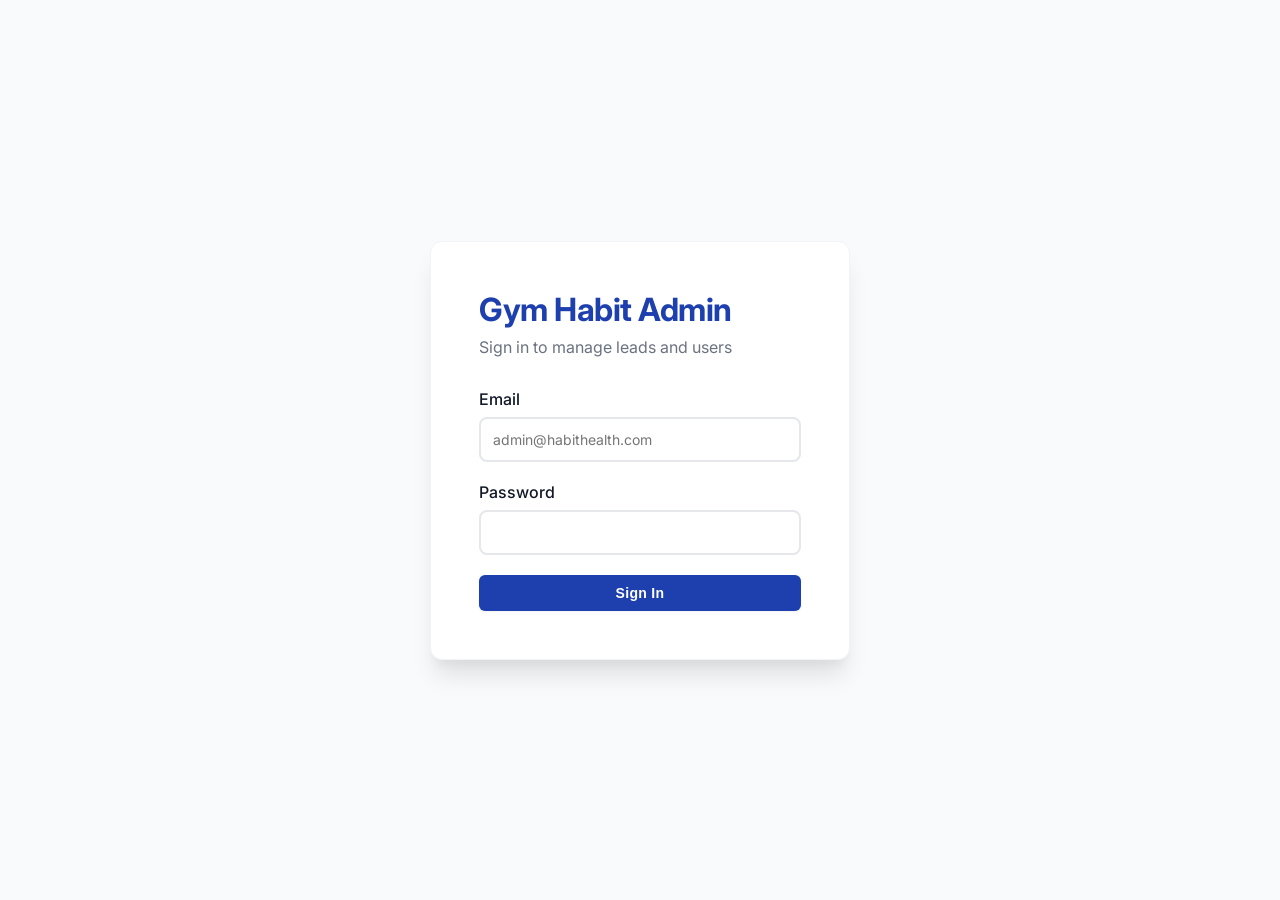
==== frontend/admin.html @ db9b5ef2 "Fix partner update upsert and admin deactivation CRITICAL FIXES: 1. Partner update now uses UPSERT  " ====
<!DOCTYPE html>
<html lang="en">
<head>
    <meta charset="UTF-8">
    <meta name="viewport" content="width=device-width, initial-scale=1.0">
    <title>Admin Panel - Gym Habit</title>
    <link href="https://fonts.googleapis.com/css2?family=Inter:wght@400;500;600;700&display=swap" rel="stylesheet">
    <style>
        * {
            margin: 0;
            padding: 0;
            box-sizing: border-box;
        }

        :root {
            --primary: #1e40af;
            --primary-dark: #1e3a8a;
            --primary-light: #3b82f6;
            --secondary: #f59e0b;
            --success: #059669;
            --danger: #dc2626;
            --warning: #d97706;
            --bg-base: #f9fafb;
            --bg-card: #ffffff;
            --bg-hover: #f3f4f6;
            --text-primary: #111827;
            --text-secondary: #6b7280;
            --text-light: #9ca3af;
            --border: #e5e7eb;
            --border-light: #f3f4f6;
            --shadow-sm: 0 1px 2px 0 rgba(0, 0, 0, 0.05);
            --shadow-md: 0 4px 6px -1px rgba(0, 0, 0, 0.1), 0 2px 4px -1px rgba(0, 0, 0, 0.06);
            --shadow-lg: 0 10px 15px -3px rgba(0, 0, 0, 0.1), 0 4px 6px -2px rgba(0, 0, 0, 0.05);
            --shadow-xl: 0 20px 25px -5px rgba(0, 0, 0, 0.1), 0 10px 10px -5px rgba(0, 0, 0, 0.04);
        }

        body {
            font-family: 'Inter', sans-serif;
            background: var(--bg-base);
            color: var(--text-primary);
        }

        /* Login Screen */
        .login-screen {
            min-height: 100vh;
            display: flex;
            align-items: center;
            justify-content: center;
            padding: 20px;
        }

        .login-card {
            background: var(--bg-card);
            padding: 48px;
            border-radius: 12px;
            box-shadow: var(--shadow-xl);
            max-width: 420px;
            width: 100%;
            border: 1px solid var(--border-light);
        }

        .login-title {
            font-size: 32px;
            font-weight: 700;
            margin-bottom: 8px;
            color: var(--primary);
            letter-spacing: -0.5px;
        }

        .login-subtitle {
            color: var(--text-secondary);
            margin-bottom: 32px;
        }

        /* Dashboard */
        .dashboard {
            display: none;
        }

        .dashboard.active {
            display: block;
        }

        .header {
            background: var(--bg-card);
            padding: 20px 0;
            border-bottom: 1px solid var(--border);
            margin-bottom: 32px;
            box-shadow: var(--shadow-sm);
        }

        .container {
            max-width: 1400px;
            margin: 0 auto;
            padding: 0 20px;
        }

        .header-content {
            display: flex;
            justify-content: space-between;
            align-items: center;
            flex-wrap: wrap;
            gap: 16px;
        }

        .user-info {
            display: flex;
            align-items: center;
            gap: 12px;
        }

        .user-avatar {
            width: 40px;
            height: 40px;
            border-radius: 50%;
            background: var(--primary);
            color: white;
            display: flex;
            align-items: center;
            justify-content: center;
            font-weight: 600;
        }

        /* Stats Grid */
        .stats-grid {
            display: grid;
            grid-template-columns: repeat(auto-fit, minmax(260px, 1fr));
            gap: 24px;
            margin-bottom: 32px;
        }

        .stat-card {
            background: var(--bg-card);
            padding: 28px;
            border-radius: 8px;
            box-shadow: var(--shadow-sm);
            border: 1px solid var(--border-light);
            transition: all 0.2s ease;
        }

        .stat-card:hover {
            box-shadow: var(--shadow-md);
            transform: translateY(-2px);
        }

        .stat-value {
            font-size: 36px;
            font-weight: 700;
            margin-bottom: 8px;
            color: var(--text-primary);
            letter-spacing: -1px;
        }

        .stat-label {
            color: var(--text-secondary);
            font-size: 13px;
            font-weight: 500;
            text-transform: uppercase;
            letter-spacing: 0.5px;
        }

        /* Tabs */
        /* SIDEBAR LAYOUT */
        .dashboard-container {
            display: flex;
            min-height: 100vh;
            background: var(--bg-base);
        }

        .sidebar {
            width: 260px;
            background: linear-gradient(180deg, #1e40af 0%, #1e3a8a 100%);
            color: white;
            position: fixed;
            left: 0;
            top: 0;
            height: 100vh;
            overflow-y: auto;
            box-shadow: 4px 0 12px rgba(0, 0, 0, 0.1);
            z-index: 1000;
        }

        .sidebar-header {
            padding: 24px 20px;
            border-bottom: 1px solid rgba(255, 255, 255, 0.1);
        }

        .sidebar-title {
            font-size: 20px;
            font-weight: 700;
            color: white;
            margin: 0;
            letter-spacing: -0.3px;
        }

        .sidebar-subtitle {
            font-size: 13px;
            color: rgba(255, 255, 255, 0.7);
            margin-top: 4px;
        }

        .sidebar-nav {
            padding: 12px 0;
        }

        .sidebar-item {
            display: flex;
            align-items: center;
            gap: 12px;
            padding: 14px 20px;
            color: rgba(255, 255, 255, 0.9);
            background: transparent;
            border: none;
            width: 100%;
            text-align: left;
            font-size: 15px;
            font-weight: 500;
            cursor: pointer;
            transition: all 0.2s ease;
            border-left: 3px solid transparent;
        }

        .sidebar-item:hover {
            background: rgba(255, 255, 255, 0.1);
            color: white;
        }

        .sidebar-item.active {
            background: rgba(255, 255, 255, 0.15);
            border-left-color: #60a5fa;
            color: white;
            font-weight: 600;
        }

        .sidebar-icon {
            font-size: 20px;
            width: 24px;
            text-align: center;
        }

        .main-content {
            margin-left: 260px;
            flex: 1;
            padding: 0;
            width: calc(100% - 260px);
        }

        /* Hide old tabs styling */
        .tabs {
            display: none;
        }

        .tab {
            padding: 12px 24px;
            background: transparent;
            border: none;
            font-size: 16px;
            font-weight: 600;
            color: var(--text-secondary);
            cursor: pointer;
            border-bottom: 3px solid transparent;
            transition: all 0.2s;
            white-space: nowrap;
        }

        .tab.active {
            color: var(--primary);
            border-bottom-color: var(--primary);
        }

        .tab-content {
            display: none;
        }

        .tab-content.active {
            display: block;
        }

        /* Form Elements */
        .form-group {
            margin-bottom: 20px;
        }

        label {
            display: block;
            margin-bottom: 8px;
            font-weight: 500;
            color: var(--text-primary);
        }

        input, select, textarea {
            width: 100%;
            padding: 12px;
            border: 2px solid var(--border);
            border-radius: 8px;
            font-size: 14px;
            font-family: inherit;
        }

        input:focus, select:focus, textarea:focus {
            outline: none;
            border-color: var(--primary);
        }

        /* Buttons */
        .btn {
            padding: 10px 20px;
            border: none;
            border-radius: 6px;
            font-size: 14px;
            font-weight: 600;
            cursor: pointer;
            transition: all 0.15s ease;
            letter-spacing: 0.3px;
            box-shadow: var(--shadow-sm);
        }

        .btn:hover {
            transform: translateY(-1px);
            box-shadow: var(--shadow-md);
        }

        .btn:active {
            transform: translateY(0);
        }

        .btn-primary {
            background: var(--primary);
            color: white;
        }

        .btn-primary:hover {
            background: var(--primary-dark);
        }

        .btn-secondary {
            background: var(--secondary);
            color: white;
        }

        .btn-success {
            background: var(--success);
            color: white;
        }

        .btn-danger {
            background: var(--danger);
            color: white;
        }

        .btn-sm {
            padding: 6px 12px;
            font-size: 12px;
        }

        /* Table */
        .table-container {
            background: var(--bg-card);
            border-radius: 8px;
            box-shadow: var(--shadow-sm);
            border: 1px solid var(--border-light);
            overflow-x: auto;
        }

        table {
            width: 100%;
            border-collapse: collapse;
        }

        th, td {
            padding: 14px 16px;
            text-align: left;
            border-bottom: 1px solid var(--border-light);
        }

        th {
            background: var(--bg-base);
            font-weight: 600;
            font-size: 13px;
            color: var(--text-secondary);
            text-transform: uppercase;
            letter-spacing: 0.5px;
        }

        td {
            font-size: 14px;
            color: var(--text-primary);
        }

        tr:hover {
            background: var(--bg-hover);
        }

        tbody tr {
            transition: background-color 0.15s ease;
        }

        /* Badges */
        .badge {
            display: inline-flex;
            align-items: center;
            padding: 5px 14px;
            border-radius: 6px;
            font-size: 12px;
            font-weight: 600;
            letter-spacing: 0.3px;
            text-transform: capitalize;
        }

        .badge-new { background: #dbeafe; color: #1e40af; }
        .badge-contacted { background: #fef3c7; color: #92400e; }
        .badge-interested { background: #d1fae5; color: #065f46; }
        .badge-not_interested { background: #fee2e2; color: #991b1b; }
        .badge-closed { background: #e5e7eb; color: #374151; }
        .badge-pending { background: #fef3c7; color: #92400e; }
        .badge-link_shared { background: #dbeafe; color: #1e40af; }
        .badge-paid { background: #d1fae5; color: #065f46; }
        .badge-failed { background: #fee2e2; color: #991b1b; }

        /* Modal */
        .modal {
            display: none;
            position: fixed;
            top: 0;
            left: 0;
            right: 0;
            bottom: 0;
            background: rgba(0, 0, 0, 0.5);
            z-index: 1000;
            overflow-y: auto;
            align-items: center;
            justify-content: center;
            padding: 20px;
        }

        .modal.active {
            display: flex;
        }

        .modal-content {
            background: var(--bg-card);
            border-radius: 12px;
            max-width: 800px;
            width: 100%;
            max-height: 90vh;
            overflow-y: auto;
            box-shadow: var(--shadow-xl);
            border: 1px solid var(--border-light);
        }

        .modal-header {
            padding: 24px 28px;
            border-bottom: 1px solid var(--border);
            display: flex;
            justify-content: space-between;
            align-items: center;
            background: var(--bg-base);
        }

        .modal-header h2 {
            font-size: 20px;
            font-weight: 700;
            color: var(--text-primary);
            letter-spacing: -0.3px;
        }

        .modal-body {
            padding: 24px;
        }

        .modal-footer {
            padding: 24px;
            border-top: 2px solid var(--border);
            display: flex;
            justify-content: flex-end;
            gap: 12px;
        }

        .close-btn {
            background: none;
            border: none;
            font-size: 24px;
            cursor: pointer;
            color: var(--text-secondary);
        }

        /* Filters */
        .filters {
            background: var(--bg-card);
            padding: 20px;
            border-radius: 12px;
            margin-bottom: 20px;
            display: grid;
            grid-template-columns: repeat(auto-fit, minmax(200px, 1fr));
            gap: 16px;
        }

        /* Loading */
        .loading {
            text-align: center;
            padding: 40px;
            color: var(--text-secondary);
        }

        /* Audit Trail */
        .audit-item {
            background: var(--bg-base);
            padding: 16px;
            border-radius: 8px;
            margin-bottom: 12px;
            border-left: 4px solid var(--primary);
        }

        .audit-item.status_change {
            border-left-color: var(--primary);
        }

        .audit-item.payment_update {
            border-left-color: var(--success);
        }

        .audit-item.plan_change {
            border-left-color: var(--secondary);
        }

        .audit-item.comment_added {
            border-left-color: var(--warning);
        }

        .audit-header {
            display: flex;
            justify-content: space-between;
            align-items: center;
            margin-bottom: 8px;
        }

        .audit-action {
            font-weight: 600;
            color: var(--text-primary);
            text-transform: capitalize;
        }

        .audit-timestamp {
            font-size: 12px;
            color: var(--text-secondary);
        }

        .audit-user {
            font-size: 13px;
            color: var(--primary);
            margin-bottom: 4px;
        }

        .audit-details {
            font-size: 14px;
            color: var(--text-secondary);
            line-height: 1.5;
        }

        .audit-change {
            background: white;
            padding: 8px 12px;
            border-radius: 4px;
            margin-top: 8px;
            font-family: 'Courier New', monospace;
            font-size: 13px;
        }

        .audit-change .old-value {
            color: var(--danger);
            text-decoration: line-through;
        }

        .audit-change .new-value {
            color: var(--success);
            font-weight: 600;
        }

        /* Toast */
        .toast {
            position: fixed;
            bottom: 20px;
            right: 20px;
            background: var(--bg-card);
            padding: 16px 24px;
            border-radius: 8px;
            box-shadow: 0 4px 12px rgba(0, 0, 0, 0.15);
            display: none;
            z-index: 2000;
        }

        .toast.active {
            display: block;
            animation: slideIn 0.3s;
        }

        @keyframes slideIn {
            from { transform: translateX(400px); }
            to { transform: translateX(0); }
        }

        .toast.success { border-left: 4px solid var(--success); }
        .toast.error { border-left: 4px solid var(--danger); }

        /* Action Buttons */
        .actions {
            display: flex;
            gap: 8px;
            flex-wrap: wrap;
        }

        .info-grid {
            display: grid;
            grid-template-columns: repeat(auto-fit, minmax(250px, 1fr));
            gap: 16px;
            margin-bottom: 24px;
        }

        .info-item {
            padding: 16px;
            background: var(--bg-base);
            border-radius: 8px;
        }

        .info-label {
            font-size: 12px;
            color: var(--text-secondary);
            margin-bottom: 4px;
        }

        .info-value {
            font-size: 16px;
            font-weight: 600;
        }

        .section-title {
            font-size: 18px;
            font-weight: 600;
            margin-bottom: 16px;
            padding-bottom: 8px;
            border-bottom: 2px solid var(--border);
        }

        .comment-item {
            padding: 12px;
            background: var(--bg-base);
            border-radius: 8px;
            margin-bottom: 12px;
        }

        .comment-meta {
            font-size: 12px;
            color: var(--text-secondary);
            margin-bottom: 4px;
        }

        .audit-item {
            padding: 12px;
            border-left: 3px solid var(--primary);
            background: var(--bg-base);
            margin-bottom: 8px;
            border-radius: 4px;
        }

        .audit-meta {
            font-size: 12px;
            color: var(--text-secondary);
        }

        .pagination {
            display: flex;
            justify-content: center;
            gap: 8px;
            margin-top: 20px;
        }

        .page-btn {
            padding: 8px 12px;
            border: 1px solid var(--border);
            background: var(--bg-card);
            border-radius: 4px;
            cursor: pointer;
        }

        .page-btn.active {
            background: var(--primary);
            color: white;
            border-color: var(--primary);
        }
    </style>
</head>
<body>

<!-- Login Screen -->
<div id="loginScreen" class="login-screen">
    <div class="login-card">
        <h1 class="login-title">Gym Habit Admin</h1>
        <p class="login-subtitle">Sign in to manage leads and users</p>
        <form id="loginForm">
            <div class="form-group">
                <label>Email</label>
                <input type="email" id="loginEmail" required placeholder="admin@habithealth.com">
            </div>
            <div class="form-group">
                <label>Password</label>
                <input type="password" id="loginPassword" required>
            </div>
            <button type="submit" class="btn btn-primary" style="width: 100%;">Sign In</button>
        </form>
    </div>
</div>

<!-- Dashboard -->
<div id="dashboardScreen" class="dashboard">
    <!-- Sidebar Navigation -->
    <div class="sidebar">
        <div class="sidebar-header">
            <h2 class="sidebar-title">Gym Habit</h2>
            <div class="sidebar-subtitle">Admin Panel</div>
        </div>
        <nav class="sidebar-nav">
            <button class="sidebar-item active" onclick="switchTab('leads')">
                <span class="sidebar-icon">📝</span>
                <span>Leads</span>
            </button>
            <button class="sidebar-item" onclick="switchTab('gyms')">
                <span class="sidebar-icon">🏢</span>
                <span>Gyms</span>
            </button>
            <button class="sidebar-item" onclick="switchTab('partners')">
                <span class="sidebar-icon">🔗</span>
                <span>Partners</span>
            </button>
            <button class="sidebar-item" id="sidebarUsersTab" style="display: none;" onclick="switchTab('users')">
                <span class="sidebar-icon">👤</span>
                <span>Users</span>
            </button>
        </nav>
        <div style="position: absolute; bottom: 0; width: 100%; border-top: 1px solid rgba(255, 255, 255, 0.1);">
            <div style="padding: 16px 20px;">
                <div style="font-size: 12px; color: rgba(255, 255, 255, 0.7); margin-bottom: 8px;" id="sidebarUserName">Admin</div>
                <div style="font-size: 11px; color: rgba(255, 255, 255, 0.5); margin-bottom: 12px;" id="sidebarUserRole">admin</div>
                <button class="btn btn-sm" onclick="logout()" style="background: rgba(255, 255, 255, 0.1); color: white; width: 100%; border: 1px solid rgba(255, 255, 255, 0.2);">
                    <span style="margin-right: 8px;">🚪</span> Logout
                </button>
            </div>
        </div>
    </div>

    <!-- Main Content Area -->
    <div class="main-content">
        <!-- Header -->
        <div class="header">
            <div class="container header-content">
                <div>
                    <h1 style="font-size: 24px; font-weight: 700; color: var(--primary);">Dashboard</h1>
                </div>
                <div class="user-info" style="display: none;">
                    <div class="user-avatar" id="userAvatar">A</div>
                    <div>
                        <div style="font-weight: 600; font-size: 14px;" id="userName">Admin</div>
                        <div style="font-size: 12px; color: var(--text-secondary);" id="userRole">admin</div>
                    </div>
                    <button class="btn btn-sm btn-danger" onclick="logout()">Logout</button>
                </div>
            </div>
        </div>

        <div class="container">
        <!-- Stats -->
        <div class="stats-grid">
            <div class="stat-card">
                <div class="stat-value" id="statTotalLeads">0</div>
                <div class="stat-label">Total Leads</div>
            </div>
            <div class="stat-card">
                <div class="stat-value" id="statNewLeads">0</div>
                <div class="stat-label">New Leads</div>
            </div>
            <div class="stat-card">
                <div class="stat-value" id="statPaidLeads">0</div>
                <div class="stat-label">Paid</div>
            </div>
            <div class="stat-card">
                <div class="stat-value" id="statTotalGyms">0</div>
                <div class="stat-label">Total Gyms</div>
            </div>
        </div>

        <!-- Tabs -->
        <div class="tabs">
            <button class="tab active" onclick="switchTab('leads')">Leads</button>
            <button class="tab" onclick="switchTab('gyms')">Gyms</button>
            <button class="tab" onclick="switchTab('partners')">Partners</button>
            <button class="tab" onclick="switchTab('users')" id="usersTab" style="display: none;">Users</button>
        </div>

        <!-- Tab: Leads -->
        <div id="tabLeads" class="tab-content active">
            <!-- Filters -->
            <div class="filters">
                <div>
                    <label>Status</label>
                    <select id="filterStatus" onchange="loadLeads()">
                        <option value="">All</option>
                        <option value="new">New</option>
                        <option value="contacted">Contacted</option>
                        <option value="interested">Interested</option>
                        <option value="not_interested">Not Interested</option>
                        <option value="closed">Closed</option>
                    </select>
                </div>
                <div>
                    <label>Payment Status</label>
                    <select id="filterPayment" onchange="loadLeads()">
                        <option value="">All</option>
                        <option value="pending">Pending</option>
                        <option value="link_shared">Link Shared</option>
                        <option value="paid">Paid</option>
                        <option value="failed">Failed</option>
                    </select>
                </div>
                <div>
                    <label>City</label>
                    <input type="text" id="filterCity" placeholder="e.g., Mumbai" onchange="loadLeads()">
                </div>
                <div style="display: flex; align-items: flex-end;">
                    <button class="btn btn-success" onclick="exportCSV()">📊 Export CSV</button>
                </div>
            </div>

            <!-- Table -->
            <div class="table-container">
                <table>
                    <thead>
                        <tr>
                            <th>Lead ID</th>
                            <th>Name</th>
                            <th>Phone</th>
                            <th>Gym</th>
                            <th>Plan</th>
                            <th>Status</th>
                            <th>Payment</th>
                            <th>Assigned To</th>
                            <th>Created</th>
                            <th>Actions</th>
                        </tr>
                    </thead>
                    <tbody id="leadsTable">
                        <tr><td colspan="9" class="loading">Loading...</td></tr>
                    </tbody>
                </table>
            </div>

            <!-- Pagination -->
            <div class="pagination" id="pagination"></div>
        </div>

        <!-- Tab: Users -->
        <!-- Tab: Gyms -->
        <div id="tabGyms" class="tab-content">
            <div style="margin-bottom: 20px; display: flex; gap: 12px; flex-wrap: wrap;">
                <button class="btn btn-primary" id="addGymBtn" onclick="showAddGymModal()">➕ Add Gym</button>
                <button class="btn btn-secondary" id="uploadGymsBtn" onclick="showUploadGymsModal()">📁 Upload CSV</button>
            </div>

            <div class="table-container">
                <table>
                    <thead>
                        <tr>
                            <th>Gym Name</th>
                            <th>Partner</th>
                            <th>City</th>
                            <th>Address</th>
                            <th>Amenities</th>
                            <th>Actions</th>
                        </tr>
                    </thead>
                    <tbody id="gymsTable">
                        <tr><td colspan="6" class="loading">Loading...</td></tr>
                    </tbody>
                </table>
            </div>
        </div>

        <!-- Tab: Partners -->
        <div id="tabPartners" class="tab-content">
            <div style="margin-bottom: 20px;">
                <button class="btn btn-primary" id="addPartnerBtn" onclick="showAddPartnerModal()">➕ Add Partner</button>
            </div>

            <div class="table-container">
                <table>
                    <thead>
                        <tr>
                            <th>Partner Name</th>
                            <th>Total Gyms</th>
                            <th>Cities</th>
                            <th>Actions</th>
                        </tr>
                    </thead>
                    <tbody id="partnersTable">
                        <tr><td colspan="4" class="loading">Loading...</td></tr>
                    </tbody>
                </table>
            </div>
        </div>

        <!-- Tab: Users -->
        <div id="tabUsers" class="tab-content">
            <div style="margin-bottom: 20px;">
                <button class="btn btn-primary" onclick="showCreateUserModal()">➕ Create User</button>
            </div>

            <div class="table-container">
                <table>
                    <thead>
                        <tr>
                            <th>Name</th>
                            <th>Email</th>
                            <th>Role</th>
                            <th>Status</th>
                            <th>Last Login</th>
                            <th>Actions</th>
                        </tr>
                    </thead>
                    <tbody id="usersTable">
                        <tr><td colspan="6" class="loading">Loading...</td></tr>
                    </tbody>
                </table>
            </div>
        </div>
        </div><!-- Close container -->
    </div><!-- Close main-content -->
</div><!-- Close dashboard -->

<!-- Lead Detail Modal -->
<div id="leadModal" class="modal">
    <div class="modal-content">
        <div class="modal-header">
            <h2 id="leadModalTitle">Lead Details</h2>
            <button class="close-btn" onclick="closeLeadModal()">&times;</button>
        </div>
        <div class="modal-body" id="leadModalBody">
            Loading...
        </div>
    </div>
</div>

<!-- Add Gym Modal -->
<div id="addGymModal" class="modal">
    <div class="modal-content">
        <div class="modal-header">
            <h2>Add New Gym</h2>
            <button class="close-btn" onclick="closeAddGymModal()">&times;</button>
        </div>
        <div class="modal-body">
            <form id="addGymForm">
                <div class="form-group">
                    <label>Gym Name *</label>
                    <input type="text" id="gymName" required>
                </div>
                <div class="form-group">
                    <label>Partner *</label>
                    <select id="gymPartner" required>
                        <option value="">Select partner...</option>
                    </select>
                </div>
                <div class="form-group">
                    <label>Address *</label>
                    <textarea id="gymAddress" rows="2" required></textarea>
                </div>
                <div class="form-group">
                    <label>City *</label>
                    <input type="text" id="gymCity" required>
                </div>
                <div class="form-group">
                    <label>State *</label>
                    <input type="text" id="gymState" required>
                </div>
                <div class="form-group">
                    <label>PIN Code *</label>
                    <input type="text" id="gymPincode" pattern="[0-9]{6}" maxlength="6" required>
                </div>
                <div class="form-group">
                    <label>Latitude *</label>
                    <input type="number" id="gymLatitude" step="any" required placeholder="e.g., 19.0760">
                </div>
                <div class="form-group">
                    <label>Longitude *</label>
                    <input type="number" id="gymLongitude" step="any" required placeholder="e.g., 72.8777">
                </div>
                <div class="form-group">
                    <label>Amenities (comma-separated)</label>
                    <input type="text" id="gymAmenities" placeholder="Cardio, Weights, Yoga, Swimming">
                </div>
                <div class="form-group">
                    <label>Gym Icon (Optional)</label>
                    <div style="display: flex; gap: 12px; align-items: start;">
                        <div style="flex: 1;">
                            <input type="text" id="gymIconEmoji" placeholder="Enter emoji (e.g., 🏋️, 💪, 🏃)" maxlength="2" style="font-size: 18px;">
                            <small style="display: block; margin-top: 4px; color: var(--text-secondary);">Enter an emoji</small>
                        </div>
                        <div style="flex: 1;">
                            <input type="file" id="gymIconFile" accept="image/*" style="font-size: 13px;">
                            <small style="display: block; margin-top: 4px; color: var(--text-secondary);">Or upload an image</small>
                        </div>
                    </div>
                    <div id="gymIconPreview" style="margin-top: 12px; display: none;">
                        <strong style="font-size: 13px; color: var(--text-secondary);">Preview:</strong>
                        <div id="gymIconPreviewContent" style="margin-top: 8px; padding: 12px; background: var(--bg-base); border-radius: 6px; display: inline-block;"></div>
                    </div>
                </div>
            </form>
        </div>
        <div class="modal-footer">
            <button class="btn" onclick="closeAddGymModal()">Cancel</button>
            <button class="btn btn-primary" onclick="submitAddGym()">Add Gym</button>
        </div>
    </div>
</div>

<!-- Upload Gyms CSV Modal -->
<div id="uploadGymsModal" class="modal">
    <div class="modal-content">
        <div class="modal-header">
            <h2>Upload Gyms from CSV</h2>
            <button class="close-btn" onclick="closeUploadGymsModal()">&times;</button>
        </div>
        <div class="modal-body">
            <div style="margin-bottom: 20px; padding: 16px; background: var(--bg-base); border-radius: 6px;">
                <h4 style="margin-bottom: 8px;">CSV Format Requirements:</h4>
                <p style="font-size: 13px; color: var(--text-secondary); margin-bottom: 12px;">
                    Your CSV file should have the following columns:
                </p>
                <code style="display: block; background: white; padding: 12px; border-radius: 4px; font-size: 12px; overflow-x: auto;">
                    gym_name,partner_name,address,city,state,pincode,latitude,longitude,amenities
                </code>
                <p style="font-size: 12px; color: var(--text-secondary); margin-top: 8px;">
                    Amenities should be pipe-separated (e.g., "Cardio|Weights|Yoga")
                </p>
            </div>
            <div class="form-group">
                <label>Select CSV File *</label>
                <input type="file" id="gymsCSVFile" accept=".csv" style="padding: 10px;">
            </div>
            <div id="uploadProgress" style="display: none; margin-top: 16px;">
                <div style="font-size: 14px; margin-bottom: 8px; color: var(--text-secondary);">Uploading...</div>
                <div style="background: var(--bg-base); height: 8px; border-radius: 4px; overflow: hidden;">
                    <div id="uploadProgressBar" style="background: var(--primary); height: 100%; width: 0%; transition: width 0.3s;"></div>
                </div>
            </div>
        </div>
        <div class="modal-footer">
            <button class="btn" onclick="closeUploadGymsModal()">Cancel</button>
            <button class="btn btn-primary" onclick="submitUploadGyms()">Upload</button>
        </div>
    </div>
</div>

<!-- Add Partner Modal -->
<div id="addPartnerModal" class="modal">
    <div class="modal-content">
        <div class="modal-header">
            <h2>Add New Partner</h2>
            <button class="close-btn" onclick="closeAddPartnerModal()">&times;</button>
        </div>
        <div class="modal-body">
            <form id="addPartnerForm">
                <div class="form-group">
                    <label>Partner Name *</label>
                    <input type="text" id="partnerName" required placeholder="e.g., Gold's Gym">
                </div>
                <div class="form-group">
                    <label>Description</label>
                    <textarea id="partnerDescription" rows="3" placeholder="Brief description about the partner"></textarea>
                </div>
                <div class="form-group">
                    <label>Partner Icon (Optional)</label>
                    <div style="display: flex; gap: 12px; align-items: start;">
                        <div style="flex: 1;">
                            <input type="text" id="partnerIconEmoji" placeholder="Enter emoji (e.g., 🤝, 🏢, 💼)" maxlength="2" style="font-size: 18px;">
                            <small style="display: block; margin-top: 4px; color: var(--text-secondary);">Enter an emoji</small>
                        </div>
                        <div style="flex: 1;">
                            <input type="file" id="partnerIconFile" accept="image/*" style="font-size: 13px;">
                            <small style="display: block; margin-top: 4px; color: var(--text-secondary);">Or upload an image</small>
                        </div>
                    </div>
                    <div id="partnerIconPreview" style="margin-top: 12px; display: none;">
                        <strong style="font-size: 13px; color: var(--text-secondary);">Preview:</strong>
                        <div id="partnerIconPreviewContent" style="margin-top: 8px; padding: 12px; background: var(--bg-base); border-radius: 6px; display: inline-block;"></div>
                    </div>
                </div>
            </form>
        </div>
        <div class="modal-footer">
            <button class="btn" onclick="closeAddPartnerModal()">Cancel</button>
            <button class="btn btn-primary" onclick="submitAddPartner()">Add Partner</button>
        </div>
    </div>
</div>


<!-- Edit Gym Modal -->
<div id="editGymModal" class="modal">
    <div class="modal-content">
        <div class="modal-header">
            <h2>Edit Gym</h2>
            <button class="close-btn" onclick="closeEditGymModal()">&times;</button>
        </div>
        <div class="modal-body">
            <form id="editGymForm">
                <input type="hidden" id="editGymId">
                <div class="form-group">
                    <label>Gym Name *</label>
                    <input type="text" id="editGymName" required>
                </div>
                <div class="form-group">
                    <label>Partner *</label>
                    <select id="editGymPartner" required>
                        <option value="">Select partner...</option>
                    </select>
                </div>
                <div class="form-group">
                    <label>Address *</label>
                    <textarea id="editGymAddress" rows="2" required></textarea>
                </div>
                <div class="form-group">
                    <label>City *</label>
                    <input type="text" id="editGymCity" required>
                </div>
                <div class="form-group">
                    <label>State *</label>
                    <input type="text" id="editGymState" required>
                </div>
                <div class="form-group">
                    <label>PIN Code *</label>
                    <input type="text" id="editGymPincode" pattern="[0-9]{6}" maxlength="6" required>
                </div>
                <div class="form-group">
                    <label>Latitude *</label>
                    <input type="number" id="editGymLatitude" step="any" required placeholder="e.g., 19.0760">
                </div>
                <div class="form-group">
                    <label>Longitude *</label>
                    <input type="number" id="editGymLongitude" step="any" required placeholder="e.g., 72.8777">
                </div>
                <div class="form-group">
                    <label>Amenities (comma-separated)</label>
                    <input type="text" id="editGymAmenities" placeholder="Cardio, Weights, Yoga, Swimming">
                </div>
                <div class="form-group">
                    <label>Gym Icon (Optional)</label>
                    <div style="display: flex; gap: 12px; align-items: start;">
                        <div style="flex: 1;">
                            <input type="text" id="editGymIconEmoji" placeholder="Enter emoji (e.g., 🏋️, 💪, 🏃)" maxlength="2" style="font-size: 18px;">
                            <small style="display: block; margin-top: 4px; color: var(--text-secondary);">Enter an emoji</small>
                        </div>
                        <div style="flex: 1;">
                            <input type="file" id="editGymIconFile" accept="image/*" style="font-size: 13px;">
                            <small style="display: block; margin-top: 4px; color: var(--text-secondary);">Or upload an image</small>
                        </div>
                    </div>
                    <div id="editGymIconPreview" style="margin-top: 12px; display: none;">
                        <strong style="font-size: 13px; color: var(--text-secondary);">Preview:</strong>
                        <div id="editGymIconPreviewContent" style="margin-top: 8px; padding: 12px; background: var(--bg-base); border-radius: 6px; display: inline-block;"></div>
                    </div>
                </div>
            </form>
        </div>
        <div class="modal-footer">
            <button class="btn" onclick="closeEditGymModal()">Cancel</button>
            <button class="btn btn-primary" onclick="submitEditGym()">Update Gym</button>
        </div>
    </div>
</div>

<!-- Edit Partner Modal -->
<div id="editPartnerModal" class="modal">
    <div class="modal-content">
        <div class="modal-header">
            <h2>Edit Partner</h2>
            <button class="close-btn" onclick="closeEditPartnerModal()">&times;</button>
        </div>
        <div class="modal-body">
            <form id="editPartnerForm">
                <input type="hidden" id="editPartnerOldName">
                <div class="form-group">
                    <label>Partner Name *</label>
                    <input type="text" id="editPartnerName" required placeholder="e.g., Gold's Gym">
                </div>
                <div class="form-group">
                    <label>Description</label>
                    <textarea id="editPartnerDescription" rows="3" placeholder="Brief description about the partner"></textarea>
                </div>
                <div class="form-group">
                    <label>Partner Icon (Optional)</label>
                    <div style="display: flex; gap: 12px; align-items: start;">
                        <div style="flex: 1;">
                            <input type="text" id="editPartnerIconEmoji" placeholder="Enter emoji (e.g., 🤝, 🏢, 💼)" maxlength="2" style="font-size: 18px;">
                            <small style="display: block; margin-top: 4px; color: var(--text-secondary);">Enter an emoji</small>
                        </div>
                        <div style="flex: 1;">
                            <input type="file" id="editPartnerIconFile" accept="image/*" style="font-size: 13px;">
                            <small style="display: block; margin-top: 4px; color: var(--text-secondary);">Or upload an image</small>
                        </div>
                    </div>
                    <div id="editPartnerIconPreview" style="margin-top: 12px; display: none;">
                        <strong style="font-size: 13px; color: var(--text-secondary);">Preview:</strong>
                        <div id="editPartnerIconPreviewContent" style="margin-top: 8px; padding: 12px; background: var(--bg-base); border-radius: 6px; display: inline-block;"></div>
                    </div>
                </div>
            </form>
        </div>
        <div class="modal-footer">
            <button class="btn" onclick="closeEditPartnerModal()">Cancel</button>
            <button class="btn btn-primary" onclick="submitEditPartner()">Update Partner</button>
        </div>
    </div>
</div>

<!-- Create User Modal -->
<div id="createUserModal" class="modal">
    <div class="modal-content">
        <div class="modal-header">
            <h2>Create New User</h2>
            <button class="close-btn" onclick="closeCreateUserModal()">&times;</button>
        </div>
        <div class="modal-body">
            <form id="createUserForm">
                <div class="form-group">
                    <label>Name *</label>
                    <input type="text" name="name" required>
                </div>
                <div class="form-group">
                    <label>Email *</label>
                    <input type="email" name="email" required>
                </div>
                <div class="form-group">
                    <label>Password * (min 8 characters)</label>
                    <input type="password" name="password" required minlength="8">
                </div>
                <div class="form-group">
                    <label>Role *</label>
                    <select name="role" required>
                        <option value="viewer">Viewer (Read-only)</option>
                        <option value="facilitator">Facilitator (Manage leads)</option>
                        <option value="admin">Admin (Full access)</option>
                    </select>
                </div>
            </form>
        </div>
        <div class="modal-footer">
            <button class="btn" onclick="closeCreateUserModal()">Cancel</button>
            <button class="btn btn-primary" onclick="createUser()">Create User</button>
        </div>
    </div>
</div>

<!-- Update Status Modal -->
<div id="updateStatusModal" class="modal">
    <div class="modal-content">
        <div class="modal-header">
            <h2>Update Lead Status</h2>
            <button class="close-btn" onclick="closeUpdateStatusModal()">&times;</button>
        </div>
        <div class="modal-body">
            <form id="updateStatusForm">
                <div class="form-group">
                    <label>New Status *</label>
                    <select id="newStatus" required>
                        <option value="">Select status...</option>
                        <option value="new">New</option>
                        <option value="contacted">Contacted</option>
                        <option value="interested">Interested</option>
                        <option value="not_interested">Not Interested</option>
                        <option value="closed">Closed</option>
                    </select>
                </div>
                <div class="form-group">
                    <label>Reason (optional)</label>
                    <textarea id="statusReason" rows="3" placeholder="Why is the status being changed?"></textarea>
                </div>
            </form>
        </div>
        <div class="modal-footer">
            <button class="btn" onclick="closeUpdateStatusModal()">Cancel</button>
            <button class="btn btn-primary" onclick="submitStatusUpdate()">Update Status</button>
        </div>
    </div>
</div>

<!-- Add Comment Modal -->
<div id="addCommentModal" class="modal">
    <div class="modal-content">
        <div class="modal-header">
            <h2>Add Internal Comment</h2>
            <button class="close-btn" onclick="closeAddCommentModal()">&times;</button>
        </div>
        <div class="modal-body">
            <form id="addCommentForm">
                <div class="form-group">
                    <label>Comment *</label>
                    <textarea id="commentText" rows="4" required placeholder="Enter your comment here..."></textarea>
                </div>
            </form>
        </div>
        <div class="modal-footer">
            <button class="btn" onclick="closeAddCommentModal()">Cancel</button>
            <button class="btn btn-primary" onclick="submitComment()">Add Comment</button>
        </div>
    </div>
</div>

<!-- Update Payment Modal -->
<div id="updatePaymentModal" class="modal">
    <div class="modal-content">
        <div class="modal-header">
            <h2>Update Payment Details</h2>
            <button class="close-btn" onclick="closeUpdatePaymentModal()">&times;</button>
        </div>
        <div class="modal-body">
            <form id="updatePaymentForm">
                <div class="form-group">
                    <label>Payment Status *</label>
                    <select id="paymentStatus" required>
                        <option value="">Select status...</option>
                        <option value="pending">Pending</option>
                        <option value="link_shared">Link Shared</option>
                        <option value="paid">Paid</option>
                        <option value="failed">Failed</option>
                    </select>
                </div>
                <div class="form-group">
                    <label>Amount (₹)</label>
                    <input type="number" id="paymentAmount" placeholder="e.g., 14999">
                </div>
                <div class="form-group">
                    <label>Payment Link</label>
                    <input type="url" id="paymentLink" placeholder="https://...">
                </div>
            </form>
        </div>
        <div class="modal-footer">
            <button class="btn" onclick="closeUpdatePaymentModal()">Cancel</button>
            <button class="btn btn-success" onclick="submitPaymentUpdate()">Update Payment</button>
        </div>
    </div>
</div>

<!-- Update Plan Modal -->
<div id="updatePlanModal" class="modal">
    <div class="modal-content">
        <div class="modal-header">
            <h2>Change Membership Plan</h2>
            <button class="close-btn" onclick="closeUpdatePlanModal()">&times;</button>
        </div>
        <div class="modal-body">
            <form id="updatePlanForm">
                <div class="form-group">
                    <label>New Plan *</label>
                    <select id="newPlan" required>
                        <option value="">Select plan...</option>
                        <option value="Basic - 1 Month">Basic - 1 Month</option>
                        <option value="Premium - 6 Months">Premium - 6 Months</option>
                        <option value="Elite - 12 Months">Elite - 12 Months</option>
                        <option value="Ultimate - 24 Months">Ultimate - 24 Months</option>
                    </select>
                </div>
                <div class="form-group">
                    <label>Reason (optional)</label>
                    <textarea id="planReason" rows="3" placeholder="Why is the plan being changed?"></textarea>
                </div>
            </form>
        </div>
        <div class="modal-footer">
            <button class="btn" onclick="closeUpdatePlanModal()">Cancel</button>
            <button class="btn btn-primary" onclick="submitPlanUpdate()">Update Plan</button>
        </div>
    </div>
</div>

<!-- Audit Trail Modal -->
<div id="auditTrailModal" class="modal">
    <div class="modal-content" style="max-width: 900px;">
        <div class="modal-header">
            <h2>Complete Audit Trail</h2>
            <button class="close-btn" onclick="closeAuditTrailModal()">&times;</button>
        </div>
        <div class="modal-body">
            <div id="auditTrailContent" style="max-height: 500px; overflow-y: auto;">
                Loading...
            </div>
        </div>
        <div class="modal-footer">
            <button class="btn btn-primary" onclick="closeAuditTrailModal()">Close</button>
        </div>
    </div>
</div>

<!-- Toast -->
<div id="toast" class="toast"></div>

<script>
    let authToken = localStorage.getItem('authToken');
    let currentUser = null;
    let currentPage = 1;
    let currentLeadId = null;

    // Initialize
    if (authToken) {
        verifyToken();
    } else {
        showLogin();
    }

    // Login
    document.getElementById('loginForm').addEventListener('submit', async (e) => {
        e.preventDefault();
        const email = document.getElementById('loginEmail').value;
        const password = document.getElementById('loginPassword').value;

        try {
            const response = await fetch('/api/auth/login', {
                method: 'POST',
                headers: { 'Content-Type': 'application/json' },
                body: JSON.stringify({ email, password })
            });

            if (!response.ok) throw new Error('Invalid credentials');

            const data = await response.json();
            authToken = data.access_token;
            currentUser = data.user;
            localStorage.setItem('authToken', authToken);

            showDashboard();
            loadStats();
            loadLeads();
        } catch (error) {
            showToast('Login failed: ' + error.message, 'error');
        }
    });

    async function verifyToken() {
        try {
            const response = await fetch('/api/auth/me', {
                headers: { 'Authorization': `Bearer ${authToken}` }
            });

            if (!response.ok) throw new Error('Invalid token');

            currentUser = await response.json();
            showDashboard();
            loadStats();
            loadLeads();
        } catch (error) {
            localStorage.removeItem('authToken');
            showLogin();
        }
    }

    function showLogin() {
        document.getElementById('loginScreen').style.display = 'flex';
        document.getElementById('dashboardScreen').classList.remove('active');
    }

    function showDashboard() {
        document.getElementById('loginScreen').style.display = 'none';
        document.getElementById('dashboardScreen').classList.add('active');

        // Set user info in header
        document.getElementById('userName').textContent = currentUser.name || currentUser.email;
        document.getElementById('userRole').textContent = currentUser.role;
        document.getElementById('userAvatar').textContent = (currentUser.name || currentUser.email)[0].toUpperCase();

        // Set user info in sidebar
        document.getElementById('sidebarUserName').textContent = currentUser.name || currentUser.email;
        document.getElementById('sidebarUserRole').textContent = currentUser.role;

        // Show/hide features based on role
        if (currentUser.role === 'admin') {
            // Admin can see and do everything
            document.getElementById('usersTab').style.display = 'block';
            document.getElementById('sidebarUsersTab').style.display = 'flex';
            // Admin can add gyms and partners
            if (document.getElementById('addGymBtn')) document.getElementById('addGymBtn').style.display = 'inline-block';
            if (document.getElementById('uploadGymsBtn')) document.getElementById('uploadGymsBtn').style.display = 'inline-block';
            if (document.getElementById('addPartnerBtn')) document.getElementById('addPartnerBtn').style.display = 'inline-block';
        } else {
            // Facilitator (support) - hide admin-only features
            document.getElementById('usersTab').style.display = 'none';
            document.getElementById('sidebarUsersTab').style.display = 'none';
            // Hide gym and partner management
            if (document.getElementById('addGymBtn')) document.getElementById('addGymBtn').style.display = 'none';
            if (document.getElementById('uploadGymsBtn')) document.getElementById('uploadGymsBtn').style.display = 'none';
            if (document.getElementById('addPartnerBtn')) document.getElementById('addPartnerBtn').style.display = 'none';
        }
    }

    function logout() {
        localStorage.removeItem('authToken');
        authToken = null;
        currentUser = null;
        showLogin();

        // Call logout API (optional)
        fetch('/api/auth/logout', {
            method: 'POST',
            headers: { 'Authorization': `Bearer ${authToken}` }
        }).catch(() => {});
    }

    // Stats
    async function loadStats() {
        try {
            const response = await fetch('/api/admin/stats', {
                headers: { 'Authorization': `Bearer ${authToken}` }
            });

            const data = await response.json();

            document.getElementById('statTotalLeads').textContent = data.total_leads || 0;
            document.getElementById('statNewLeads').textContent = data.status_breakdown?.new || 0;
            document.getElementById('statPaidLeads').textContent = data.payment_breakdown?.paid || 0;
            document.getElementById('statTotalGyms').textContent = data.total_gyms || 0;
        } catch (error) {
            console.error('Error loading stats:', error);
        }
    }

    // Leads
    async function loadLeads(page = 1) {
        currentPage = page;
        const status = document.getElementById('filterStatus').value;
        const payment = document.getElementById('filterPayment').value;
        const city = document.getElementById('filterCity').value;

        const params = new URLSearchParams({
            page: page,
            per_page: 20
        });

        if (status) params.append('status', status);
        if (payment) params.append('payment_status', payment);
        if (city) params.append('city', city);

        try {
            const response = await fetch(`/api/admin/leads?${params}`, {
                headers: { 'Authorization': `Bearer ${authToken}` }
            });

            const data = await response.json();
            renderLeads(data.leads);
            renderPagination(data.page, data.pages);
        } catch (error) {
            document.getElementById('leadsTable').innerHTML =
                '<tr><td colspan="9" style="text-align: center; color: red;">Error loading leads</td></tr>';
        }
    }

    function renderLeads(leads) {
        const tbody = document.getElementById('leadsTable');

        if (!leads || leads.length === 0) {
            tbody.innerHTML = '<tr><td colspan="10" style="text-align: center;">No leads found</td></tr>';
            return;
        }

        tbody.innerHTML = leads.map(lead => {
            const date = new Date(lead.created_at);
            const formattedDateTime = date.toLocaleDateString() + ' ' + date.toLocaleTimeString([], {hour: '2-digit', minute:'2-digit'});
            const assignedName = lead.assigned_to_name || lead.assigned_to || '';
            const assignedBadge = assignedName ? `<span class="badge badge-paid">${assignedName}</span>` : '<span class="badge badge-pending">Unassigned</span>';
            return `
            <tr>
                <td>${lead.lead_id}</td>
                <td>${lead.full_name}</td>
                <td>${lead.phone}</td>
                <td>${lead.gym_name}</td>
                <td>${lead.preferred_plan}</td>
                <td><span class="badge badge-${lead.status}">${lead.status}</span></td>
                <td><span class="badge badge-${lead.payment.status}">${lead.payment.status}</span></td>
                <td>${assignedBadge}</td>
                <td style="white-space: nowrap;">${formattedDateTime}</td>
                <td><button class="btn btn-sm btn-primary" onclick="viewLead('${lead.lead_id}')">View</button></td>
            </tr>
            `;
        }).join('');
    }

    function renderPagination(current, total) {
        const pagination = document.getElementById('pagination');

        if (total <= 1) {
            pagination.innerHTML = '';
            return;
        }

        let html = '';

        if (current > 1) {
            html += `<button class="page-btn" onclick="loadLeads(${current - 1})">← Prev</button>`;
        }

        for (let i = Math.max(1, current - 2); i <= Math.min(total, current + 2); i++) {
            html += `<button class="page-btn ${i === current ? 'active' : ''}" onclick="loadLeads(${i})">${i}</button>`;
        }

        if (current < total) {
            html += `<button class="page-btn" onclick="loadLeads(${current + 1})">Next →</button>`;
        }

        pagination.innerHTML = html;
    }

    // View Lead
    async function viewLead(leadId) {
        currentLeadId = leadId;
        document.getElementById('leadModal').classList.add('active');
        document.getElementById('leadModalBody').innerHTML = '<div class="loading">Loading...</div>';

        try {
            const response = await fetch(`/api/admin/leads/${leadId}`, {
                headers: { 'Authorization': `Bearer ${authToken}` }
            });

            const lead = await response.json();
            renderLeadDetail(lead);

            // Hide audit trail and change plan for facilitator
            if (currentUser.role === 'facilitator') {
                setTimeout(() => {
                    if (document.getElementById('viewAuditBtn')) {
                        document.getElementById('viewAuditBtn').style.display = 'none';
                    }
                    if (document.getElementById('changePlanBtn')) {
                        document.getElementById('changePlanBtn').style.display = 'none';
                    }
                }, 100);
            }
        } catch (error) {
            document.getElementById('leadModalBody').innerHTML = '<p style="color: red;">Error loading lead details</p>';
        }
    }

    function renderLeadDetail(lead) {
        document.getElementById('leadModalTitle').textContent = `Lead: ${lead.lead_id}`;

        const html = `
            <div class="info-grid">
                <div class="info-item">
                    <div class="info-label">Full Name</div>
                    <div class="info-value">${lead.full_name}</div>
                </div>
                <div class="info-item">
                    <div class="info-label">Email</div>
                    <div class="info-value">${lead.email || 'N/A'}</div>
                </div>
                <div class="info-item">
                    <div class="info-label">Phone</div>
                    <div class="info-value">${lead.phone}</div>
                </div>
                <div class="info-item">
                    <div class="info-label">City</div>
                    <div class="info-value">${lead.user_location?.city || 'N/A'}</div>
                </div>
                <div class="info-item">
                    <div class="info-label">Gym</div>
                    <div class="info-value">${lead.gym_name}</div>
                </div>
                <div class="info-item">
                    <div class="info-label">Partner</div>
                    <div class="info-value">${lead.partner_name}</div>
                </div>
                <div class="info-item">
                    <div class="info-label">Plan</div>
                    <div class="info-value">${lead.preferred_plan}</div>
                </div>
                <div class="info-item">
                    <div class="info-label">Status</div>
                    <div class="info-value"><span class="badge badge-${lead.status}">${lead.status}</span></div>
                </div>
                <div class="info-item">
                    <div class="info-label">Payment Status</div>
                    <div class="info-value"><span class="badge badge-${lead.payment.status}">${lead.payment.status}</span></div>
                </div>
                <div class="info-item">
                    <div class="info-label">Payment Amount</div>
                    <div class="info-value">₹${lead.payment.amount || 'N/A'}</div>
                </div>
            </div>

            <div class="section-title">Actions</div>
            <div class="actions">
                <button class="btn btn-sm btn-primary" onclick="updateStatus()">Update Status</button>
                <button class="btn btn-sm btn-secondary" onclick="addComment()">Add Comment</button>
                <button class="btn btn-sm btn-success" onclick="updatePayment()">Update Payment</button>
                <button class="btn btn-sm" id="changePlanBtn" onclick="updatePlan()">Change Plan</button>
                <button class="btn btn-sm" id="viewAuditBtn" onclick="viewAudit()">View Audit Trail</button>
            </div>

            <div class="section-title" style="margin-top: 24px;">Comments (${lead.comments?.length || 0})</div>
            <div id="commentsSection">
                ${lead.comments?.map(c => `
                    <div class="comment-item">
                        <div class="comment-meta">${c.user} • ${new Date(c.timestamp).toLocaleString()}</div>
                        <div>${c.text}</div>
                    </div>
                `).join('') || '<p style="color: var(--text-secondary);">No comments yet</p>'}
            </div>
        `;

        document.getElementById('leadModalBody').innerHTML = html;
    }

    function closeLeadModal() {
        document.getElementById('leadModal').classList.remove('active');
        currentLeadId = null;
    }

    // Update Status - Open Modal
    function updateStatus() {
        document.getElementById('updateStatusModal').style.display = 'flex';
        document.getElementById('newStatus').value = '';
        document.getElementById('statusReason').value = '';
    }

    function closeUpdateStatusModal() {
        document.getElementById('updateStatusModal').style.display = 'none';
    }

    async function submitStatusUpdate() {
        const status = document.getElementById('newStatus').value;
        const reason = document.getElementById('statusReason').value;

        if (!status) {
            showToast('Please select a status', 'error');
            return;
        }

        const formData = new FormData();
        formData.append('status', status);
        if (reason) formData.append('reason', reason);

        try {
            const response = await fetch(`/api/admin/leads/${currentLeadId}/status`, {
                method: 'PATCH',
                headers: { 'Authorization': `Bearer ${authToken}` },
                body: formData
            });

            if (!response.ok) throw new Error('Failed to update status');

            showToast('Status updated successfully', 'success');
            closeUpdateStatusModal();
            viewLead(currentLeadId);
            loadLeads(currentPage);
        } catch (error) {
            showToast('Error: ' + error.message, 'error');
        }
    }

    // Add Comment - Open Modal
    function addComment() {
        document.getElementById('addCommentModal').style.display = 'flex';
        document.getElementById('commentText').value = '';
    }

    function closeAddCommentModal() {
        document.getElementById('addCommentModal').style.display = 'none';
    }

    async function submitComment() {
        const comment = document.getElementById('commentText').value.trim();

        if (!comment) {
            showToast('Please enter a comment', 'error');
            return;
        }

        const formData = new FormData();
        formData.append('comment', comment);

        try {
            const response = await fetch(`/api/admin/leads/${currentLeadId}/comments`, {
                method: 'POST',
                headers: { 'Authorization': `Bearer ${authToken}` },
                body: formData
            });

            if (!response.ok) throw new Error('Failed to add comment');

            showToast('Comment added successfully', 'success');
            closeAddCommentModal();
            viewLead(currentLeadId);
        } catch (error) {
            showToast('Error: ' + error.message, 'error');
        }
    }

    // Update Payment - Open Modal
    function updatePayment() {
        document.getElementById('updatePaymentModal').style.display = 'flex';
        document.getElementById('paymentStatus').value = '';
        document.getElementById('paymentAmount').value = '';
        document.getElementById('paymentLink').value = '';
    }

    function closeUpdatePaymentModal() {
        document.getElementById('updatePaymentModal').style.display = 'none';
    }

    async function submitPaymentUpdate() {
        const status = document.getElementById('paymentStatus').value;
        const amount = document.getElementById('paymentAmount').value;
        const link = document.getElementById('paymentLink').value;

        if (!status) {
            showToast('Please select a payment status', 'error');
            return;
        }

        const formData = new FormData();
        formData.append('payment_status', status);
        if (amount) formData.append('amount', amount);
        if (link) formData.append('payment_link', link);

        try {
            const response = await fetch(`/api/admin/leads/${currentLeadId}/payment`, {
                method: 'PATCH',
                headers: { 'Authorization': `Bearer ${authToken}` },
                body: formData
            });

            if (!response.ok) throw new Error('Failed to update payment');

            showToast('Payment updated successfully', 'success');
            closeUpdatePaymentModal();
            viewLead(currentLeadId);
            loadLeads(currentPage);
        } catch (error) {
            showToast('Error: ' + error.message, 'error');
        }
    }

    // Update Plan - Open Modal
    function updatePlan() {
        document.getElementById('updatePlanModal').style.display = 'flex';
        document.getElementById('newPlan').value = '';
        document.getElementById('planReason').value = '';
    }

    function closeUpdatePlanModal() {
        document.getElementById('updatePlanModal').style.display = 'none';
    }

    async function submitPlanUpdate() {
        const plan = document.getElementById('newPlan').value;
        const reason = document.getElementById('planReason').value;

        if (!plan) {
            showToast('Please select a plan', 'error');
            return;
        }

        const formData = new FormData();
        formData.append('new_plan', plan);
        if (reason) formData.append('reason', reason);

        try {
            const response = await fetch(`/api/admin/leads/${currentLeadId}/plan`, {
                method: 'PATCH',
                headers: { 'Authorization': `Bearer ${authToken}` },
                body: formData
            });

            if (!response.ok) throw new Error('Failed to update plan');

            showToast('Plan updated successfully', 'success');
            closeUpdatePlanModal();
            viewLead(currentLeadId);
            loadLeads(currentPage);
        } catch (error) {
            showToast('Error: ' + error.message, 'error');
        }
    }

    // View Audit - Open Modal
    async function viewAudit() {
        // Open modal
        document.getElementById('auditTrailModal').style.display = 'flex';
        document.getElementById('auditTrailContent').innerHTML = '<div class="loading">Loading audit trail...</div>';

        try {
            const response = await fetch(`/api/admin/leads/${currentLeadId}/audit`, {
                headers: { 'Authorization': `Bearer ${authToken}` }
            });

            const data = await response.json();
            const audit = data.audit_trail || [];

            if (audit.length === 0) {
                document.getElementById('auditTrailContent').innerHTML = '<div class="empty-state">No audit trail found for this lead.</div>';
                return;
            }

            // Format audit trail with proper UI
            const html = audit.map(entry => {
                const timestamp = new Date(entry.timestamp).toLocaleString('en-IN', {
                    year: 'numeric',
                    month: 'short',
                    day: 'numeric',
                    hour: '2-digit',
                    minute: '2-digit'
                });

                const actionLabel = entry.action.replace(/_/g, ' ');

                let detailsHtml = '';

                // Status change
                if (entry.action === 'status_change') {
                    detailsHtml = `
                        <div class="audit-change">
                            <span class="old-value">${entry.old_value || 'N/A'}</span>
                            →
                            <span class="new-value">${entry.new_value || 'N/A'}</span>
                        </div>
                        ${entry.reason ? `<div class="audit-details"><strong>Reason:</strong> ${entry.reason}</div>` : ''}
                    `;
                }
                // Payment update
                else if (entry.action === 'payment_update') {
                    detailsHtml = `
                        <div class="audit-change">
                            Status: <span class="old-value">${entry.old_status || 'N/A'}</span>
                            →
                            <span class="new-value">${entry.new_status || 'N/A'}</span>
                        </div>
                        ${entry.amount ? `<div class="audit-details"><strong>Amount:</strong> ₹${entry.amount}</div>` : ''}
                        ${entry.payment_link ? `<div class="audit-details"><strong>Link:</strong> <a href="${entry.payment_link}" target="_blank">${entry.payment_link}</a></div>` : ''}
                    `;
                }
                // Plan change
                else if (entry.action === 'plan_change') {
                    detailsHtml = `
                        <div class="audit-change">
                            <span class="old-value">${entry.old_value || 'N/A'}</span>
                            →
                            <span class="new-value">${entry.new_value || 'N/A'}</span>
                        </div>
                        ${entry.reason ? `<div class="audit-details"><strong>Reason:</strong> ${entry.reason}</div>` : ''}
                    `;
                }
                // Comment added
                else if (entry.action === 'comment_added') {
                    detailsHtml = `<div class="audit-details">${entry.comment || ''}</div>`;
                }

                return `
                    <div class="audit-item ${entry.action}">
                        <div class="audit-header">
                            <span class="audit-action">${actionLabel}</span>
                            <span class="audit-timestamp">${timestamp}</span>
                        </div>
                        <div class="audit-user">By: ${entry.user}</div>
                        ${detailsHtml}
                    </div>
                `;
            }).join('');

            document.getElementById('auditTrailContent').innerHTML = html || '<div class="empty-state">No audit data available.</div>';
        } catch (error) {
            document.getElementById('auditTrailContent').innerHTML = '<div class="empty-state">Error loading audit trail. Please try again.</div>';
            showToast('Error loading audit trail', 'error');
        }
    }

    function closeAuditTrailModal() {
        document.getElementById('auditTrailModal').style.display = 'none';
    }

    // Export CSV
    async function exportCSV() {
        const status = document.getElementById('filterStatus').value;
        const payment = document.getElementById('filterPayment').value;
        const city = document.getElementById('filterCity').value;

        const params = new URLSearchParams();
        if (status) params.append('status', status);
        if (payment) params.append('payment_status', payment);
        if (city) params.append('city', city);

        const url = `/api/admin/reports/leads.csv?${params}`;

        try {
            const response = await fetch(url, {
                headers: { 'Authorization': `Bearer ${authToken}` }
            });

            if (!response.ok) throw new Error('Failed to export');

            const blob = await response.blob();
            const downloadUrl = window.URL.createObjectURL(blob);
            const a = document.createElement('a');
            a.href = downloadUrl;
            a.download = `leads_${new Date().toISOString().split('T')[0]}.csv`;
            a.click();

            showToast('CSV exported successfully', 'success');
        } catch (error) {
            showToast('Error exporting CSV', 'error');
        }
    }

    // Users
    async function loadUsers() {
        try {
            const response = await fetch('/api/admin/users', {
                headers: { 'Authorization': `Bearer ${authToken}` }
            });

            const data = await response.json();
            renderUsers(data.users);
        } catch (error) {
            document.getElementById('usersTable').innerHTML =
                '<tr><td colspan="6" style="text-align: center; color: red;">Error loading users</td></tr>';
        }
    }

    function renderUsers(users) {
        const tbody = document.getElementById('usersTable');

        if (!users || users.length === 0) {
            tbody.innerHTML = '<tr><td colspan="6" style="text-align: center;">No users found</td></tr>';
            return;
        }

        tbody.innerHTML = users.map(user => `
            <tr>
                <td>${user.name}</td>
                <td>${user.email}</td>
                <td><span class="badge">${user.role}</span></td>
                <td><span class="badge ${user.is_active ? 'badge-paid' : 'badge-pending'}">${user.is_active ? 'Active' : 'Inactive'}</span></td>
                <td>${user.last_login ? new Date(user.last_login).toLocaleString() : 'Never'}</td>
                <td>
                    ${!user.is_active ? `<button class="btn btn-sm btn-success" onclick="activateUser('${user.user_id}')">Activate</button>` : ''}
                    ${user.is_active ? `<button class="btn btn-sm btn-danger" onclick="deactivateUser('${user.user_id}')">Deactivate</button>` : ''}
            ${!user.is_active ? `<button class="btn btn-sm btn-success" onclick="activateUser('${user.user_id}')">Activate</button>` : ''}
                </td>
            </tr>
        `).join('');
    }

    function showCreateUserModal() {
        document.getElementById('createUserModal').classList.add('active');
    }

    function closeCreateUserModal() {
        document.getElementById('createUserModal').classList.remove('active');
        document.getElementById('createUserForm').reset();
    }

    async function createUser() {
        const form = document.getElementById('createUserForm');
        const formData = new FormData(form);

        try {
            const response = await fetch('/api/admin/users', {
                method: 'POST',
                headers: { 'Authorization': `Bearer ${authToken}` },
                body: formData
            });

            if (!response.ok) throw new Error('Failed to create user');

            showToast('User created successfully', 'success');
            closeCreateUserModal();
            loadUsers();
        } catch (error) {
            showToast('Error: ' + error.message, 'error');
        }
    }


    async function activateUser(userId) {
        if (!confirm('Are you sure you want to activate this user?')) return;

        try {
            const response = await fetch(`/api/admin/users/${userId}/activate`, {
                method: 'POST',
                headers: { 'Authorization': `Bearer ${authToken}` }
            });

            if (!response.ok) throw new Error('Failed to activate user');

            showToast('User activated successfully', 'success');
            loadUsers();
        } catch (error) {
            showToast('Error: ' + error.message, 'error');
        }
    }

    async function deactivateUser(userId) {
        if (!confirm('Are you sure you want to deactivate this user? They will not be able to login.')) return;

        try {
            const response = await fetch(`/api/admin/users/${userId}`, {
                method: 'DELETE',
                headers: { 'Authorization': `Bearer ${authToken}` }
            });

            if (!response.ok) throw new Error('Failed to deactivate user');

            showToast('User deactivated successfully', 'success');
            loadUsers();
        } catch (error) {
            showToast('Error: ' + error.message, 'error');
        }
    }

    // Tab switching
    function switchTab(tab) {
        // Update sidebar navigation
        document.querySelectorAll('.sidebar-item').forEach(item => item.classList.remove('active'));
        document.querySelectorAll('.tab').forEach(t => t.classList.remove('active'));
        document.querySelectorAll('.tab-content').forEach(t => t.classList.remove('active'));

        // Activate clicked sidebar item
        if (event && event.target) {
            event.target.classList.add('active');
            // If clicked on icon or text inside button, activate parent button
            if (event.target.tagName !== 'BUTTON') {
                event.target.closest('button').classList.add('active');
            }
        }

        // Activate tab content
        document.getElementById('tab' + tab.charAt(0).toUpperCase() + tab.slice(1)).classList.add('active');

        // Load data for specific tabs
        if (tab === 'users') {
            loadUsers();
        } else if (tab === 'gyms') {
            loadGyms();
        } else if (tab === 'partners') {
            loadPartners();
        }
    }

    // Close modals on outside click
    window.onclick = function(event) {
        if (event.target.classList.contains('modal')) {
            event.target.style.display = 'none';
        }
    }

    // Toast
    function showToast(message, type = 'success') {
        const toast = document.getElementById('toast');
        toast.textContent = message;
        toast.className = `toast ${type} active`;
        setTimeout(() => toast.classList.remove('active'), 3000);
    }

    // ============================================================================
    // GYM MANAGEMENT
    // ============================================================================

    async function loadGyms() {
        try {
            const response = await fetch('/api/gyms', {
                headers: { 'Authorization': `Bearer ${authToken}` }
            });
            const data = await response.json();
            const gyms = data.gyms || [];  // ← FIX: Extract gyms array from response

            const table = document.getElementById('gymsTable');
            if (!gyms || gyms.length === 0) {
                table.innerHTML = '<tr><td colspan="6" class="empty-state">No gyms found</td></tr>';
                return;
            }

            table.innerHTML = gyms.map(gym => `
                <tr>
                    <td>${gym.gym_name}</td>
                    <td>${gym.partner_name}</td>
                    <td>${gym.city}</td>
                    <td style="max-width: 200px; overflow: hidden; text-overflow: ellipsis; white-space: nowrap;">${gym.address}</td>
                    <td style="max-width: 250px; overflow: hidden; text-overflow: ellipsis; white-space: nowrap;">${gym.amenities || 'N/A'}</td>
                    <td>
                        <button class="btn btn-sm btn-primary" onclick="editGym('${gym.id || gym._id}')">Edit</button>
                        <button class="btn btn-sm btn-danger" onclick="deleteGym('${gym.id || gym._id}')">Delete</button>
                    </td>
                </tr>
            `).join('');
        } catch (error) {
            console.error('Error loading gyms:', error);
            document.getElementById('gymsTable').innerHTML = '<tr><td colspan="6" class="empty-state">Error loading gyms</td></tr>';
        }
    }

    function showAddGymModal() {
        // Load partners for dropdown
        loadPartnersForGymForm();
        document.getElementById('addGymModal').style.display = 'flex';
        document.getElementById('addGymForm').reset();
    }

    function closeAddGymModal() {
        document.getElementById('addGymModal').style.display = 'none';
    }

    async function loadPartnersForGymForm() {
        try {
            const response = await fetch('/api/partners');
            const data = await response.json();
            const select = document.getElementById('gymPartner');
            select.innerHTML = '<option value="">Select partner...</option>' +
                data.partners.map(p => `<option value="${p.name}">${p.name}</option>`).join('');
        } catch (error) {
            console.error('Error loading partners:', error);
        }
    }

    async function submitAddGym() {
        const gymData = {
            gym_name: document.getElementById('gymName').value,
            partner_name: document.getElementById('gymPartner').value,
            address: document.getElementById('gymAddress').value,
            city: document.getElementById('gymCity').value,
            state: document.getElementById('gymState').value,
            pincode: document.getElementById('gymPincode').value,
            latitude: parseFloat(document.getElementById('gymLatitude').value),
            longitude: parseFloat(document.getElementById('gymLongitude').value),
            amenities: document.getElementById('gymAmenities').value.split(',').map(a => a.trim()).filter(a => a)
        };

        // Add icon if provided
        const iconEmoji = document.getElementById('gymIconEmoji').value;
        const iconFile = document.getElementById('gymIconFile').files[0];

        if (iconEmoji) {
            gymData.icon = iconEmoji;
        } else if (iconFile) {
            try {
                const base64 = await new Promise((resolve, reject) => {
                    const reader = new FileReader();
                    reader.onload = (e) => resolve(e.target.result);
                    reader.onerror = (e) => reject(new Error('Failed to read file'));
                    reader.readAsDataURL(iconFile);
                });
                gymData.icon = base64;
            } catch (error) {
                showToast('Error reading image file', 'error');
                return;
            }
        }

        try {
            const response = await fetch('/api/admin/gyms', {
                method: 'POST',
                headers: {
                    'Authorization': `Bearer ${authToken}`,
                    'Content-Type': 'application/json'
                },
                body: JSON.stringify(gymData)
            });

            if (!response.ok) throw new Error('Failed to add gym');

            showToast('Gym added successfully', 'success');
            closeAddGymModal();
            loadGyms();
        } catch (error) {
            showToast('Error: ' + error.message, 'error');
        }
    }

    function showUploadGymsModal() {
        document.getElementById('uploadGymsModal').style.display = 'flex';
        document.getElementById('gymsCSVFile').value = '';
        document.getElementById('uploadProgress').style.display = 'none';
    }

    function closeUploadGymsModal() {
        document.getElementById('uploadGymsModal').style.display = 'none';
    }

    async function submitUploadGyms() {
        const fileInput = document.getElementById('gymsCSVFile');
        if (!fileInput.files || !fileInput.files[0]) {
            showToast('Please select a CSV file', 'error');
            return;
        }

        const formData = new FormData();
        formData.append('file', fileInput.files[0]);

        try {
            document.getElementById('uploadProgress').style.display = 'block';
            document.getElementById('uploadProgressBar').style.width = '50%';

            const response = await fetch('/api/admin/gyms/upload', {
                method: 'POST',
                headers: {
                    'Authorization': `Bearer ${authToken}`
                },
                body: formData
            });

            document.getElementById('uploadProgressBar').style.width = '100%';

            if (!response.ok) throw new Error('Failed to upload CSV');

            const result = await response.json();
            showToast(`Successfully uploaded ${result.count || 0} gyms`, 'success');
            closeUploadGymsModal();
            loadGyms();
        } catch (error) {
            showToast('Error: ' + error.message, 'error');
        } finally {
            document.getElementById('uploadProgress').style.display = 'none';
            document.getElementById('uploadProgressBar').style.width = '0%';
        }
    }

    async function deleteGym(gymId) {
        if (!confirm('Are you sure you want to delete this gym?')) return;

        try {
            const response = await fetch(`/api/admin/gyms/${gymId}`, {
                method: 'DELETE',
                headers: { 'Authorization': `Bearer ${authToken}` }
            });

            if (!response.ok) throw new Error('Failed to delete gym');

            showToast('Gym deleted successfully', 'success');
            loadGyms();
        } catch (error) {
            showToast('Error: ' + error.message, 'error');
        }
    }

    // ============================================================================
    // PARTNER MANAGEMENT
    // ============================================================================

    async function loadPartners() {
        try {
            const response = await fetch('/api/partners');
            const data = await response.json();
            const partners = data.partners || [];

            const table = document.getElementById('partnersTable');
            if (partners.length === 0) {
                table.innerHTML = '<tr><td colspan="4" class="empty-state">No partners found</td></tr>';
                return;
            }

            table.innerHTML = partners.map(partner => `
                <tr>
                    <td>${partner.name}</td>
                    <td>${partner.gym_count || 0}</td>
                    <td>${partner.cities ? partner.cities.join(', ') : 'N/A'}</td>
                    <td>
                        <button class="btn btn-sm btn-primary" onclick="editPartner('${partner.name}')">Edit</button>
                        <button class="btn btn-sm btn-danger" onclick="deletePartner('${partner.name}')">Delete</button>
                    </td>
                </tr>
            `).join('');
        } catch (error) {
            console.error('Error loading partners:', error);
            document.getElementById('partnersTable').innerHTML = '<tr><td colspan="4" class="empty-state">Error loading partners</td></tr>';
        }
    }

    function showAddPartnerModal() {
        document.getElementById('addPartnerModal').style.display = 'flex';
        document.getElementById('addPartnerForm').reset();
    }

    function closeAddPartnerModal() {
        document.getElementById('addPartnerModal').style.display = 'none';
    }

    async function submitAddPartner() {
        const partnerData = {
            name: document.getElementById('partnerName').value,
            description: document.getElementById('partnerDescription').value
        };

        // Add icon if provided
        const iconEmoji = document.getElementById('partnerIconEmoji').value;
        const iconFile = document.getElementById('partnerIconFile').files[0];

        if (iconEmoji) {
            partnerData.icon = iconEmoji;
        } else if (iconFile) {
            try {
                const base64 = await new Promise((resolve, reject) => {
                    const reader = new FileReader();
                    reader.onload = (e) => resolve(e.target.result);
                    reader.onerror = (e) => reject(new Error('Failed to read file'));
                    reader.readAsDataURL(iconFile);
                });
                partnerData.icon = base64;
            } catch (error) {
                showToast('Error reading image file', 'error');
                return;
            }
        }

        try {
            const response = await fetch('/api/admin/partners', {
                method: 'POST',
                headers: {
                    'Authorization': `Bearer ${authToken}`,
                    'Content-Type': 'application/json'
                },
                body: JSON.stringify(partnerData)
            });

            if (!response.ok) throw new Error('Failed to add partner');

            showToast('Partner added successfully', 'success');
            closeAddPartnerModal();
            loadPartners();
        } catch (error) {
            showToast('Error: ' + error.message, 'error');
        }
    }

    async function deletePartner(partnerName) {
        if (!confirm(`Are you sure you want to delete ${partnerName}? This will also remove all associated gyms.`)) return;

        try {
            const response = await fetch(`/api/admin/partners/${encodeURIComponent(partnerName)}`, {
                method: 'DELETE',
                headers: { 'Authorization': `Bearer ${authToken}` }
            });

            if (!response.ok) throw new Error('Failed to delete partner');

            showToast('Partner deleted successfully', 'success');
            loadPartners();
        } catch (error) {
            showToast('Error: ' + error.message, 'error');
        }
    }

    // Icon handling for gym and partner forms
    document.addEventListener('DOMContentLoaded', function() {
        // Gym icon handling
        const gymEmojiInput = document.getElementById('gymIconEmoji');
        const gymFileInput = document.getElementById('gymIconFile');
        const gymPreview = document.getElementById('gymIconPreview');
        const gymPreviewContent = document.getElementById('gymIconPreviewContent');

        if (gymEmojiInput) {
            gymEmojiInput.addEventListener('input', function() {
                if (this.value) {
                    gymFileInput.value = '';
                    gymPreviewContent.innerHTML = '<span style="font-size: 32px;">' + this.value + '</span>';
                    gymPreview.style.display = 'block';
                } else {
                    gymPreview.style.display = 'none';
                }
            });
        }

        if (gymFileInput) {
            gymFileInput.addEventListener('change', function() {
                if (this.files && this.files[0]) {
                    gymEmojiInput.value = '';
                    const reader = new FileReader();
                    reader.onload = function(e) {
                        gymPreviewContent.innerHTML = '<img src="' + e.target.result + '" style="max-width: 50px; max-height: 50px; border-radius: 4px;">';
                        gymPreview.style.display = 'block';
                    };
                    reader.readAsDataURL(this.files[0]);
                } else {
                    gymPreview.style.display = 'none';
                }
            });
        }

        // Partner icon handling
        const partnerEmojiInput = document.getElementById('partnerIconEmoji');
        const partnerFileInput = document.getElementById('partnerIconFile');
        const partnerPreview = document.getElementById('partnerIconPreview');
        const partnerPreviewContent = document.getElementById('partnerIconPreviewContent');

        if (partnerEmojiInput) {
            partnerEmojiInput.addEventListener('input', function() {
                if (this.value) {
                    partnerFileInput.value = '';
                    partnerPreviewContent.innerHTML = '<span style="font-size: 32px;">' + this.value + '</span>';
                    partnerPreview.style.display = 'block';
                } else {
                    partnerPreview.style.display = 'none';
                }
            });
        }

        if (partnerFileInput) {
            partnerFileInput.addEventListener('change', function() {
                if (this.files && this.files[0]) {
                    partnerEmojiInput.value = '';
                    const reader = new FileReader();
                    reader.onload = function(e) {
                        partnerPreviewContent.innerHTML = '<img src="' + e.target.result + '" style="max-width: 50px; max-height: 50px; border-radius: 4px;">';
                        partnerPreview.style.display = 'block';
                    };
                    reader.readAsDataURL(this.files[0]);
                } else {
                    partnerPreview.style.display = 'none';
                }
            });
        }

        // Edit Gym icon handling
        const editGymEmojiInput = document.getElementById('editGymIconEmoji');
        const editGymFileInput = document.getElementById('editGymIconFile');
        const editGymPreview = document.getElementById('editGymIconPreview');
        const editGymPreviewContent = document.getElementById('editGymIconPreviewContent');

        if (editGymEmojiInput) {
            editGymEmojiInput.addEventListener('input', function() {
                if (this.value) {
                    if (editGymFileInput) editGymFileInput.value = '';
                    editGymPreviewContent.innerHTML = '<span style="font-size: 32px;">' + this.value + '</span>';
                    editGymPreview.style.display = 'block';
                } else {
                    editGymPreview.style.display = 'none';
                }
            });
        }

        if (editGymFileInput) {
            editGymFileInput.addEventListener('change', function() {
                if (this.files && this.files[0]) {
                    if (editGymEmojiInput) editGymEmojiInput.value = '';
                    const reader = new FileReader();
                    reader.onload = function(e) {
                        editGymPreviewContent.innerHTML = '<img src="' + e.target.result + '" style="max-width: 50px; max-height: 50px; border-radius: 4px;">';
                        editGymPreview.style.display = 'block';
                    };
                    reader.readAsDataURL(this.files[0]);
                } else {
                    editGymPreview.style.display = 'none';
                }
            });
        }

        // Edit Partner icon handling
        const editPartnerEmojiInput = document.getElementById('editPartnerIconEmoji');
        const editPartnerFileInput = document.getElementById('editPartnerIconFile');
        const editPartnerPreview = document.getElementById('editPartnerIconPreview');
        const editPartnerPreviewContent = document.getElementById('editPartnerIconPreviewContent');

        if (editPartnerEmojiInput) {
            editPartnerEmojiInput.addEventListener('input', function() {
                if (this.value) {
                    if (editPartnerFileInput) editPartnerFileInput.value = '';
                    editPartnerPreviewContent.innerHTML = '<span style="font-size: 32px;">' + this.value + '</span>';
                    editPartnerPreview.style.display = 'block';
                } else {
                    editPartnerPreview.style.display = 'none';
                }
            });
        }

        if (editPartnerFileInput) {
            editPartnerFileInput.addEventListener('change', function() {
                if (this.files && this.files[0]) {
                    if (editPartnerEmojiInput) editPartnerEmojiInput.value = '';
                    const reader = new FileReader();
                    reader.onload = function(e) {
                        editPartnerPreviewContent.innerHTML = '<img src="' + e.target.result + '" style="max-width: 50px; max-height: 50px; border-radius: 4px;">';
                        editPartnerPreview.style.display = 'block';
                    };
                    reader.readAsDataURL(this.files[0]);
                } else {
                    editPartnerPreview.style.display = 'none';
                }
            });
        }
    });


    // Edit Gym Functions
    let currentEditGymData = null;

    async function editGym(gymId) {
        try {
            // Fetch gym data
            const response = await fetch(`/api/gyms`, {
                headers: { 'Authorization': `Bearer ${authToken}` }
            });
            const data = await response.json();
            const gym = data.gyms.find(g => (g.id || g._id) === gymId);

            if (!gym) {
                showToast('Gym not found', 'error');
                return;
            }

            currentEditGymData = gym;

            // Load partners for dropdown
            await loadPartnersForEditGymForm();

            // Populate form
            document.getElementById('editGymId').value = gymId;
            document.getElementById('editGymName').value = gym.gym_name || '';
            document.getElementById('editGymPartner').value = gym.partner_name || '';
            document.getElementById('editGymAddress').value = gym.address || '';
            document.getElementById('editGymCity').value = gym.city || '';
            document.getElementById('editGymState').value = gym.state || '';
            document.getElementById('editGymPincode').value = gym.pincode || '';
            document.getElementById('editGymLatitude').value = gym.latitude || '';
            document.getElementById('editGymLongitude').value = gym.longitude || '';
            document.getElementById('editGymAmenities').value = Array.isArray(gym.amenities) ? gym.amenities.join(', ') : (gym.amenities || '');

            // Handle icon
            if (gym.icon) {
                if (gym.icon.startsWith('data:')) {
                    // It's a base64 image
                    document.getElementById('editGymIconPreviewContent').innerHTML = '<img src="' + gym.icon + '" style="max-width: 50px; max-height: 50px; border-radius: 4px;">';
                    document.getElementById('editGymIconPreview').style.display = 'block';
                } else {
                    // It's an emoji
                    document.getElementById('editGymIconEmoji').value = gym.icon;
                    document.getElementById('editGymIconPreviewContent').innerHTML = '<span style="font-size: 32px;">' + gym.icon + '</span>';
                    document.getElementById('editGymIconPreview').style.display = 'block';
                }
            }

            // Show modal
            document.getElementById('editGymModal').style.display = 'flex';
        } catch (error) {
            console.error('Error loading gym:', error);
            showToast('Error loading gym data', 'error');
        }
    }

    function closeEditGymModal() {
        document.getElementById('editGymModal').style.display = 'none';
        document.getElementById('editGymForm').reset();
        document.getElementById('editGymIconPreview').style.display = 'none';
        currentEditGymData = null;
    }

    async function loadPartnersForEditGymForm() {
        try {
            const response = await fetch('/api/partners');
            const data = await response.json();
            const select = document.getElementById('editGymPartner');
            select.innerHTML = '<option value="">Select partner...</option>' +
                data.partners.map(p => `<option value="${p.name}">${p.name}</option>`).join('');
        } catch (error) {
            console.error('Error loading partners:', error);
        }
    }

    async function submitEditGym() {
        const gymId = document.getElementById('editGymId').value;
        const gymData = {
            gym_name: document.getElementById('editGymName').value,
            partner_name: document.getElementById('editGymPartner').value,
            address: document.getElementById('editGymAddress').value,
            city: document.getElementById('editGymCity').value,
            state: document.getElementById('editGymState').value,
            pincode: document.getElementById('editGymPincode').value,
            latitude: parseFloat(document.getElementById('editGymLatitude').value),
            longitude: parseFloat(document.getElementById('editGymLongitude').value),
            amenities: document.getElementById('editGymAmenities').value.split(',').map(a => a.trim()).filter(a => a)
        };

        // Add icon if provided
        const iconEmoji = document.getElementById('editGymIconEmoji').value;
        const iconFile = document.getElementById('editGymIconFile').files[0];

        if (iconEmoji) {
            gymData.icon = iconEmoji;
        } else if (iconFile) {
            // Properly await file reading for ALL image formats (PNG, JPEG, GIF, etc)
            try {
                const base64 = await new Promise((resolve, reject) => {
                    const reader = new FileReader();
                    reader.onload = (e) => resolve(e.target.result);
                    reader.onerror = (e) => reject(new Error('Failed to read file'));
                    reader.readAsDataURL(iconFile);
                });
                gymData.icon = base64;
            } catch (error) {
                showToast('Error reading image file', 'error');
                return;
            }
        } else if (currentEditGymData && currentEditGymData.icon) {
            gymData.icon = currentEditGymData.icon;
        }

        try {
            const response = await fetch(`/api/admin/gyms/${gymId}`, {
                method: 'PUT',
                headers: {
                    'Authorization': `Bearer ${authToken}`,
                    'Content-Type': 'application/json'
                },
                body: JSON.stringify(gymData)
            });

            if (!response.ok) {
                const error = await response.json();
                throw new Error(error.detail || 'Failed to update gym');
            }

            showToast('Gym updated successfully', 'success');
            closeEditGymModal();
            loadGyms();
        } catch (error) {
            showToast('Error: ' + error.message, 'error');
        }
    }

    // Edit Partner Functions
    let currentEditPartnerData = null;

    async function editPartner(partnerName) {
        try {
            // Fetch partner data
            const response = await fetch('/api/partners');
            const data = await response.json();
            const partner = data.partners.find(p => p.name === partnerName);

            if (!partner) {
                showToast('Partner not found', 'error');
                return;
            }

            currentEditPartnerData = partner;

            // Populate form
            document.getElementById('editPartnerOldName').value = partnerName;
            document.getElementById('editPartnerName').value = partner.name || '';
            document.getElementById('editPartnerDescription').value = partner.description || '';

            // Handle icon
            if (partner.icon) {
                if (partner.icon.startsWith('data:')) {
                    document.getElementById('editPartnerIconPreviewContent').innerHTML = '<img src="' + partner.icon + '" style="max-width: 50px; max-height: 50px; border-radius: 4px;">';
                    document.getElementById('editPartnerIconPreview').style.display = 'block';
                } else {
                    document.getElementById('editPartnerIconEmoji').value = partner.icon;
                    document.getElementById('editPartnerIconPreviewContent').innerHTML = '<span style="font-size: 32px;">' + partner.icon + '</span>';
                    document.getElementById('editPartnerIconPreview').style.display = 'block';
                }
            }

            // Show modal
            document.getElementById('editPartnerModal').style.display = 'flex';
        } catch (error) {
            console.error('Error loading partner:', error);
            showToast('Error loading partner data', 'error');
        }
    }

    function closeEditPartnerModal() {
        document.getElementById('editPartnerModal').style.display = 'none';
        document.getElementById('editPartnerForm').reset();
        document.getElementById('editPartnerIconPreview').style.display = 'none';
        currentEditPartnerData = null;
    }

    async function submitEditPartner() {
        const oldName = document.getElementById('editPartnerOldName').value;
        const partnerData = {
            name: document.getElementById('editPartnerName').value,
            description: document.getElementById('editPartnerDescription').value
        };

        // Add icon if provided
        const iconEmoji = document.getElementById('editPartnerIconEmoji').value;
        const iconFile = document.getElementById('editPartnerIconFile').files[0];

        if (iconEmoji) {
            partnerData.icon = iconEmoji;
        } else if (iconFile) {
            // Properly await file reading for ALL image formats (PNG, JPEG, GIF, etc)
            try {
                const base64 = await new Promise((resolve, reject) => {
                    const reader = new FileReader();
                    reader.onload = (e) => resolve(e.target.result);
                    reader.onerror = (e) => reject(new Error('Failed to read file'));
                    reader.readAsDataURL(iconFile);
                });
                partnerData.icon = base64;
                console.log('Partner icon loaded, size:', base64.length);
            } catch (error) {
                showToast('Error reading image file: ' + error.message, 'error');
                return;
            }
        } else if (currentEditPartnerData && currentEditPartnerData.icon) {
            partnerData.icon = currentEditPartnerData.icon;
        }

        try {
            const response = await fetch(`/api/admin/partners/${encodeURIComponent(oldName)}`, {
                method: 'PUT',
                headers: {
                    'Authorization': `Bearer ${authToken}`,
                    'Content-Type': 'application/json'
                },
                body: JSON.stringify(partnerData)
            });

            if (!response.ok) {
                const error = await response.json();
                throw new Error(error.detail || 'Failed to update partner');
            }

            showToast('Partner updated successfully', 'success');
            closeEditPartnerModal();
            loadPartners();
        } catch (error) {
            showToast('Error: ' + error.message, 'error');
            console.error('Partner update error:', error);
        }
    }

</script>

</body>
</html>
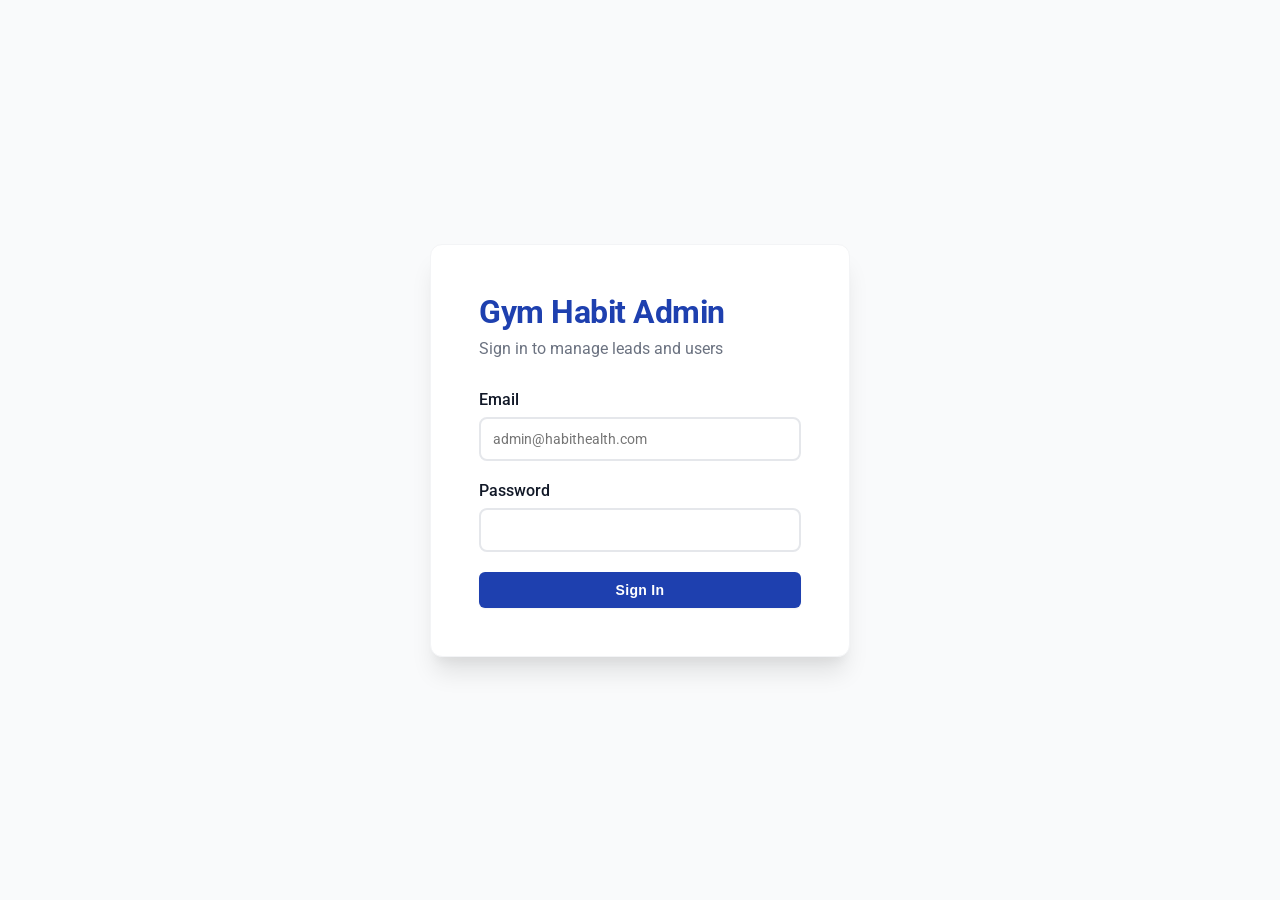
==== commit a6b70f26: "Fix gym/partner edit and hide scrollbars" ====
--- a/frontend/admin.html
+++ b/frontend/admin.html
@@ -4,7 +4,7 @@
     <meta charset="UTF-8">
     <meta name="viewport" content="width=device-width, initial-scale=1.0">
     <title>Admin Panel - Gym Habit</title>
-    <link href="https://fonts.googleapis.com/css2?family=Inter:wght@400;500;600;700&display=swap" rel="stylesheet">
+    <link href="https://fonts.googleapis.com/css2?family=Roboto:wght@400;500;600;700;900&display=swap" rel="stylesheet">
     <style>
         * {
             margin: 0;
@@ -35,7 +35,7 @@
         }
 
         body {
-            font-family: 'Inter', sans-serif;
+            font-family: 'Roboto', sans-serif;
             background: var(--bg-base);
             color: var(--text-primary);
         }
@@ -824,6 +824,14 @@
                     <label>City</label>
                     <input type="text" id="filterCity" placeholder="e.g., Mumbai" onchange="loadLeads()">
                 </div>
+                <div>
+                    <label>From Date</label>
+                    <input type="date" id="filterFromDate">
+                </div>
+                <div>
+                    <label>To Date</label>
+                    <input type="date" id="filterToDate">
+                </div>
                 <div style="display: flex; align-items: flex-end;">
                     <button class="btn btn-success" onclick="exportCSV()">📊 Export CSV</button>
                 </div>
@@ -995,6 +1003,42 @@
                     <input type="text" id="gymAmenities" placeholder="Cardio, Weights, Yoga, Swimming">
                 </div>
                 <div class="form-group">
+                    <label>Monthly Subscription Amount (₹) *</label>
+                    <input type="number" id="gymSubscriptionAmount" min="0" step="1" required placeholder="e.g., 2499">
+                    <small style="display: block; margin-top: 4px; color: var(--text-secondary);">Base monthly price used for auto-calculating plans</small>
+                </div>
+
+                <div class="form-group">
+                    <label style="display: flex; align-items: center; gap: 8px;">
+                        <input type="checkbox" id="customPlansToggle" onchange="toggleCustomPlans('add')" style="width: auto; margin: 0;">
+                        <span>Set Custom Plan Pricing (Optional)</span>
+                    </label>
+                    <small style="display: block; margin-top: 4px; color: var(--text-secondary);">Check to override auto-calculated plans with custom pricing</small>
+                </div>
+
+                <div id="customPlansSection" style="display: none; padding: 16px; background: var(--bg-base); border-radius: 8px; margin-top: 12px;">
+                    <h4 style="margin-bottom: 12px; font-size: 14px; color: var(--text-primary);">Custom Subscription Plans</h4>
+                    <div style="display: grid; grid-template-columns: 1fr 1fr; gap: 12px;">
+                        <div class="form-group" style="margin-bottom: 0;">
+                            <label>1 Month - Total Price (₹)</label>
+                            <input type="number" id="plan1Month" min="0" step="1" placeholder="e.g., 2499">
+                        </div>
+                        <div class="form-group" style="margin-bottom: 0;">
+                            <label>3 Months - Total Price (₹)</label>
+                            <input type="number" id="plan3Months" min="0" step="1" placeholder="e.g., 6999">
+                        </div>
+                        <div class="form-group" style="margin-bottom: 0;">
+                            <label>6 Months - Total Price (₹)</label>
+                            <input type="number" id="plan6Months" min="0" step="1" placeholder="e.g., 13499">
+                        </div>
+                        <div class="form-group" style="margin-bottom: 0;">
+                            <label>12 Months - Total Price (₹)</label>
+                            <input type="number" id="plan12Months" min="0" step="1" placeholder="e.g., 24999">
+                        </div>
+                    </div>
+                </div>
+
+                <div class="form-group">
                     <label>Gym Icon (Optional)</label>
                     <div style="display: flex; gap: 12px; align-items: start;">
                         <div style="flex: 1;">
@@ -1033,11 +1077,14 @@
                 <p style="font-size: 13px; color: var(--text-secondary); margin-bottom: 12px;">
                     Your CSV file should have the following columns:
                 </p>
-                <code style="display: block; background: white; padding: 12px; border-radius: 4px; font-size: 12px; overflow-x: auto;">
-                    gym_name,partner_name,address,city,state,pincode,latitude,longitude,amenities
+                <code style="display: block; background: white; padding: 12px; border-radius: 4px; font-size: 11px; overflow-x: auto;">
+                    gym_name,partner_name,address,city,state,pincode,latitude,longitude,amenities,subscription_amount,plan_1m,plan_3m,plan_6m,plan_12m
                 </code>
                 <p style="font-size: 12px; color: var(--text-secondary); margin-top: 8px;">
-                    Amenities should be pipe-separated (e.g., "Cardio|Weights|Yoga")
+                    <strong>Required columns:</strong> gym_name through subscription_amount<br>
+                    <strong>Amenities:</strong> Pipe-separated (e.g., "Cardio|Weights|Yoga")<br>
+                    <strong>subscription_amount:</strong> Monthly base price in ₹ (e.g., 2499). Defaults to 1499 if omitted.<br>
+                    <strong>Custom Plans (Optional):</strong> plan_1m, plan_3m, plan_6m, plan_12m - Total price for 1, 3, 6, and 12 month plans. If omitted, auto-calculated from subscription_amount.
                 </p>
             </div>
             <div class="form-group">
@@ -1151,6 +1198,42 @@
                     <input type="text" id="editGymAmenities" placeholder="Cardio, Weights, Yoga, Swimming">
                 </div>
                 <div class="form-group">
+                    <label>Monthly Subscription Amount (₹) *</label>
+                    <input type="number" id="editGymSubscriptionAmount" min="0" step="1" required placeholder="e.g., 2499">
+                    <small style="display: block; margin-top: 4px; color: var(--text-secondary);">Base monthly price used for auto-calculating plans</small>
+                </div>
+
+                <div class="form-group">
+                    <label style="display: flex; align-items: center; gap: 8px;">
+                        <input type="checkbox" id="editCustomPlansToggle" onchange="toggleCustomPlans('edit')" style="width: auto; margin: 0;">
+                        <span>Set Custom Plan Pricing (Optional)</span>
+                    </label>
+                    <small style="display: block; margin-top: 4px; color: var(--text-secondary);">Check to override auto-calculated plans with custom pricing</small>
+                </div>
+
+                <div id="editCustomPlansSection" style="display: none; padding: 16px; background: var(--bg-base); border-radius: 8px; margin-top: 12px;">
+                    <h4 style="margin-bottom: 12px; font-size: 14px; color: var(--text-primary);">Custom Subscription Plans</h4>
+                    <div style="display: grid; grid-template-columns: 1fr 1fr; gap: 12px;">
+                        <div class="form-group" style="margin-bottom: 0;">
+                            <label>1 Month - Total Price (₹)</label>
+                            <input type="number" id="editPlan1Month" min="0" step="1" placeholder="e.g., 2499">
+                        </div>
+                        <div class="form-group" style="margin-bottom: 0;">
+                            <label>3 Months - Total Price (₹)</label>
+                            <input type="number" id="editPlan3Months" min="0" step="1" placeholder="e.g., 6999">
+                        </div>
+                        <div class="form-group" style="margin-bottom: 0;">
+                            <label>6 Months - Total Price (₹)</label>
+                            <input type="number" id="editPlan6Months" min="0" step="1" placeholder="e.g., 13499">
+                        </div>
+                        <div class="form-group" style="margin-bottom: 0;">
+                            <label>12 Months - Total Price (₹)</label>
+                            <input type="number" id="editPlan12Months" min="0" step="1" placeholder="e.g., 24999">
+                        </div>
+                    </div>
+                </div>
+
+                <div class="form-group">
                     <label>Gym Icon (Optional)</label>
                     <div style="display: flex; gap: 12px; align-items: start;">
                         <div style="flex: 1;">
@@ -1362,10 +1445,10 @@
                     <label>New Plan *</label>
                     <select id="newPlan" required>
                         <option value="">Select plan...</option>
-                        <option value="Basic - 1 Month">Basic - 1 Month</option>
-                        <option value="Premium - 6 Months">Premium - 6 Months</option>
-                        <option value="Elite - 12 Months">Elite - 12 Months</option>
-                        <option value="Ultimate - 24 Months">Ultimate - 24 Months</option>
+                        <option value="1 Month">1 Month</option>
+                        <option value="3 Months">3 Months</option>
+                        <option value="6 Months">6 Months</option>
+                        <option value="12 Months">12 Months</option>
                     </select>
                 </div>
                 <div class="form-group">
@@ -1407,6 +1490,35 @@
     let currentUser = null;
     let currentPage = 1;
     let currentLeadId = null;
+
+    // ============================================================================
+    // UTILITY: Convert UTC to IST (Indian Standard Time)
+    // ============================================================================
+    function convertToIST(utcDateString) {
+        const date = new Date(utcDateString);
+        // IST is UTC+5:30
+        const istOffset = 5.5 * 60 * 60 * 1000;
+        const istDate = new Date(date.getTime() + istOffset);
+        return istDate;
+    }
+
+    function formatISTDateTime(utcDateString) {
+        const istDate = convertToIST(utcDateString);
+        const options = {
+            year: 'numeric',
+            month: 'short',
+            day: 'numeric',
+            hour: '2-digit',
+            minute: '2-digit',
+            hour12: true
+        };
+        return istDate.toLocaleString('en-IN', options) + ' IST';
+    }
+
+    function formatISTDate(utcDateString) {
+        const istDate = convertToIST(utcDateString);
+        return istDate.toLocaleDateString('en-IN');
+    }
 
     // Initialize
     if (authToken) {
@@ -1569,8 +1681,7 @@
         }
 
         tbody.innerHTML = leads.map(lead => {
-            const date = new Date(lead.created_at);
-            const formattedDateTime = date.toLocaleDateString() + ' ' + date.toLocaleTimeString([], {hour: '2-digit', minute:'2-digit'});
+            const formattedDateTime = formatISTDateTime(lead.created_at);
             const assignedName = lead.assigned_to_name || lead.assigned_to || '';
             const assignedBadge = assignedName ? `<span class="badge badge-paid">${assignedName}</span>` : '<span class="badge badge-pending">Unassigned</span>';
             return `
@@ -1705,7 +1816,7 @@
             <div id="commentsSection">
                 ${lead.comments?.map(c => `
                     <div class="comment-item">
-                        <div class="comment-meta">${c.user} • ${new Date(c.timestamp).toLocaleString()}</div>
+                        <div class="comment-meta">${c.user} • ${formatISTDateTime(c.timestamp)}</div>
                         <div>${c.text}</div>
                     </div>
                 `).join('') || '<p style="color: var(--text-secondary);">No comments yet</p>'}
@@ -1876,13 +1987,17 @@
                 body: formData
             });
 
-            if (!response.ok) throw new Error('Failed to update plan');
+            if (!response.ok) {
+                const errorData = await response.json();
+                throw new Error(errorData.detail || 'Failed to update plan');
+            }
 
             showToast('Plan updated successfully', 'success');
             closeUpdatePlanModal();
             viewLead(currentLeadId);
             loadLeads(currentPage);
         } catch (error) {
+            console.error('Plan update error:', error);
             showToast('Error: ' + error.message, 'error');
         }
     }
@@ -1908,13 +2023,7 @@
 
             // Format audit trail with proper UI
             const html = audit.map(entry => {
-                const timestamp = new Date(entry.timestamp).toLocaleString('en-IN', {
-                    year: 'numeric',
-                    month: 'short',
-                    day: 'numeric',
-                    hour: '2-digit',
-                    minute: '2-digit'
-                });
+                const timestamp = formatISTDateTime(entry.timestamp);
 
                 const actionLabel = entry.action.replace(/_/g, ' ');
 
@@ -1987,11 +2096,15 @@
         const status = document.getElementById('filterStatus').value;
         const payment = document.getElementById('filterPayment').value;
         const city = document.getElementById('filterCity').value;
+        const fromDate = document.getElementById('filterFromDate').value;
+        const toDate = document.getElementById('filterToDate').value;
 
         const params = new URLSearchParams();
         if (status) params.append('status', status);
         if (payment) params.append('payment_status', payment);
         if (city) params.append('city', city);
+        if (fromDate) params.append('from_date', fromDate);
+        if (toDate) params.append('to_date', toDate);
 
         const url = `/api/admin/reports/leads.csv?${params}`;
 
@@ -2044,11 +2157,10 @@
                 <td>${user.email}</td>
                 <td><span class="badge">${user.role}</span></td>
                 <td><span class="badge ${user.is_active ? 'badge-paid' : 'badge-pending'}">${user.is_active ? 'Active' : 'Inactive'}</span></td>
-                <td>${user.last_login ? new Date(user.last_login).toLocaleString() : 'Never'}</td>
+                <td>${user.last_login ? formatISTDateTime(user.last_login) : 'Never'}</td>
                 <td>
                     ${!user.is_active ? `<button class="btn btn-sm btn-success" onclick="activateUser('${user.user_id}')">Activate</button>` : ''}
                     ${user.is_active ? `<button class="btn btn-sm btn-danger" onclick="deactivateUser('${user.user_id}')">Deactivate</button>` : ''}
-            ${!user.is_active ? `<button class="btn btn-sm btn-success" onclick="activateUser('${user.user_id}')">Activate</button>` : ''}
                 </td>
             </tr>
         `).join('');
@@ -2225,6 +2337,19 @@
         }
     }
 
+    function toggleCustomPlans(mode) {
+        const sectionId = mode === 'add' ? 'customPlansSection' : 'editCustomPlansSection';
+        const toggleId = mode === 'add' ? 'customPlansToggle' : 'editCustomPlansToggle';
+        const section = document.getElementById(sectionId);
+        const toggle = document.getElementById(toggleId);
+
+        if (toggle.checked) {
+            section.style.display = 'block';
+        } else {
+            section.style.display = 'none';
+        }
+    }
+
     async function submitAddGym() {
         const gymData = {
             gym_name: document.getElementById('gymName').value,
@@ -2235,8 +2360,26 @@
             pincode: document.getElementById('gymPincode').value,
             latitude: parseFloat(document.getElementById('gymLatitude').value),
             longitude: parseFloat(document.getElementById('gymLongitude').value),
-            amenities: document.getElementById('gymAmenities').value.split(',').map(a => a.trim()).filter(a => a)
+            amenities: document.getElementById('gymAmenities').value.split(',').map(a => a.trim()).filter(a => a),
+            subscription_amount: parseInt(document.getElementById('gymSubscriptionAmount').value) || 1499
         };
+
+        // Add custom plans if enabled
+        const customPlansToggle = document.getElementById('customPlansToggle');
+        if (customPlansToggle && customPlansToggle.checked) {
+            const plan1 = document.getElementById('plan1Month').value;
+            const plan3 = document.getElementById('plan3Months').value;
+            const plan6 = document.getElementById('plan6Months').value;
+            const plan12 = document.getElementById('plan12Months').value;
+
+            if (plan1 || plan3 || plan6 || plan12) {
+                gymData.custom_plans = {};
+                if (plan1) gymData.custom_plans['1_month'] = parseInt(plan1);
+                if (plan3) gymData.custom_plans['3_months'] = parseInt(plan3);
+                if (plan6) gymData.custom_plans['6_months'] = parseInt(plan6);
+                if (plan12) gymData.custom_plans['12_months'] = parseInt(plan12);
+            }
+        }
 
         // Add icon if provided
         const iconEmoji = document.getElementById('gymIconEmoji').value;
@@ -2625,6 +2768,21 @@
             document.getElementById('editGymLatitude').value = gym.latitude || '';
             document.getElementById('editGymLongitude').value = gym.longitude || '';
             document.getElementById('editGymAmenities').value = Array.isArray(gym.amenities) ? gym.amenities.join(', ') : (gym.amenities || '');
+            document.getElementById('editGymSubscriptionAmount').value = gym.subscription_amount || 1499;
+
+            // Handle custom plans
+            if (gym.custom_plans && Object.keys(gym.custom_plans).length > 0) {
+                document.getElementById('editCustomPlansToggle').checked = true;
+                document.getElementById('editCustomPlansSection').style.display = 'block';
+
+                document.getElementById('editPlan1Month').value = gym.custom_plans['1_month'] || '';
+                document.getElementById('editPlan3Months').value = gym.custom_plans['3_months'] || '';
+                document.getElementById('editPlan6Months').value = gym.custom_plans['6_months'] || '';
+                document.getElementById('editPlan12Months').value = gym.custom_plans['12_months'] || '';
+            } else {
+                document.getElementById('editCustomPlansToggle').checked = false;
+                document.getElementById('editCustomPlansSection').style.display = 'none';
+            }
 
             // Handle icon
             if (gym.icon) {
@@ -2678,8 +2836,26 @@
             pincode: document.getElementById('editGymPincode').value,
             latitude: parseFloat(document.getElementById('editGymLatitude').value),
             longitude: parseFloat(document.getElementById('editGymLongitude').value),
-            amenities: document.getElementById('editGymAmenities').value.split(',').map(a => a.trim()).filter(a => a)
+            amenities: document.getElementById('editGymAmenities').value.split(',').map(a => a.trim()).filter(a => a),
+            subscription_amount: parseInt(document.getElementById('editGymSubscriptionAmount').value) || 1499
         };
+
+        // Add custom plans if enabled
+        const customPlansToggle = document.getElementById('editCustomPlansToggle');
+        if (customPlansToggle && customPlansToggle.checked) {
+            const plan1 = document.getElementById('editPlan1Month').value;
+            const plan3 = document.getElementById('editPlan3Months').value;
+            const plan6 = document.getElementById('editPlan6Months').value;
+            const plan12 = document.getElementById('editPlan12Months').value;
+
+            if (plan1 || plan3 || plan6 || plan12) {
+                gymData.custom_plans = {};
+                if (plan1) gymData.custom_plans['1_month'] = parseInt(plan1);
+                if (plan3) gymData.custom_plans['3_months'] = parseInt(plan3);
+                if (plan6) gymData.custom_plans['6_months'] = parseInt(plan6);
+                if (plan12) gymData.custom_plans['12_months'] = parseInt(plan12);
+            }
+        }
 
         // Add icon if provided
         const iconEmoji = document.getElementById('editGymIconEmoji').value;
@@ -2783,6 +2959,10 @@
             name: document.getElementById('editPartnerName').value,
             description: document.getElementById('editPartnerDescription').value
         };
+
+        console.log('=== EDIT PARTNER DEBUG ===');
+        console.log('Old Name:', oldName);
+        console.log('New Name:', partnerData.name);
 
         // Add icon if provided
         const iconEmoji = document.getElementById('editPartnerIconEmoji').value;
@@ -2810,6 +2990,9 @@
         }
 
         try {
+            console.log('Request URL:', `/api/admin/partners/${encodeURIComponent(oldName)}`);
+            console.log('Request Body:', JSON.stringify(partnerData, null, 2));
+
             const response = await fetch(`/api/admin/partners/${encodeURIComponent(oldName)}`, {
                 method: 'PUT',
                 headers: {
@@ -2819,6 +3002,9 @@
                 body: JSON.stringify(partnerData)
             });
 
+            console.log('Response Status:', response.status);
+            console.log('Response OK:', response.ok);
+
             if (!response.ok) {
                 const error = await response.json();
                 throw new Error(error.detail || 'Failed to update partner');
